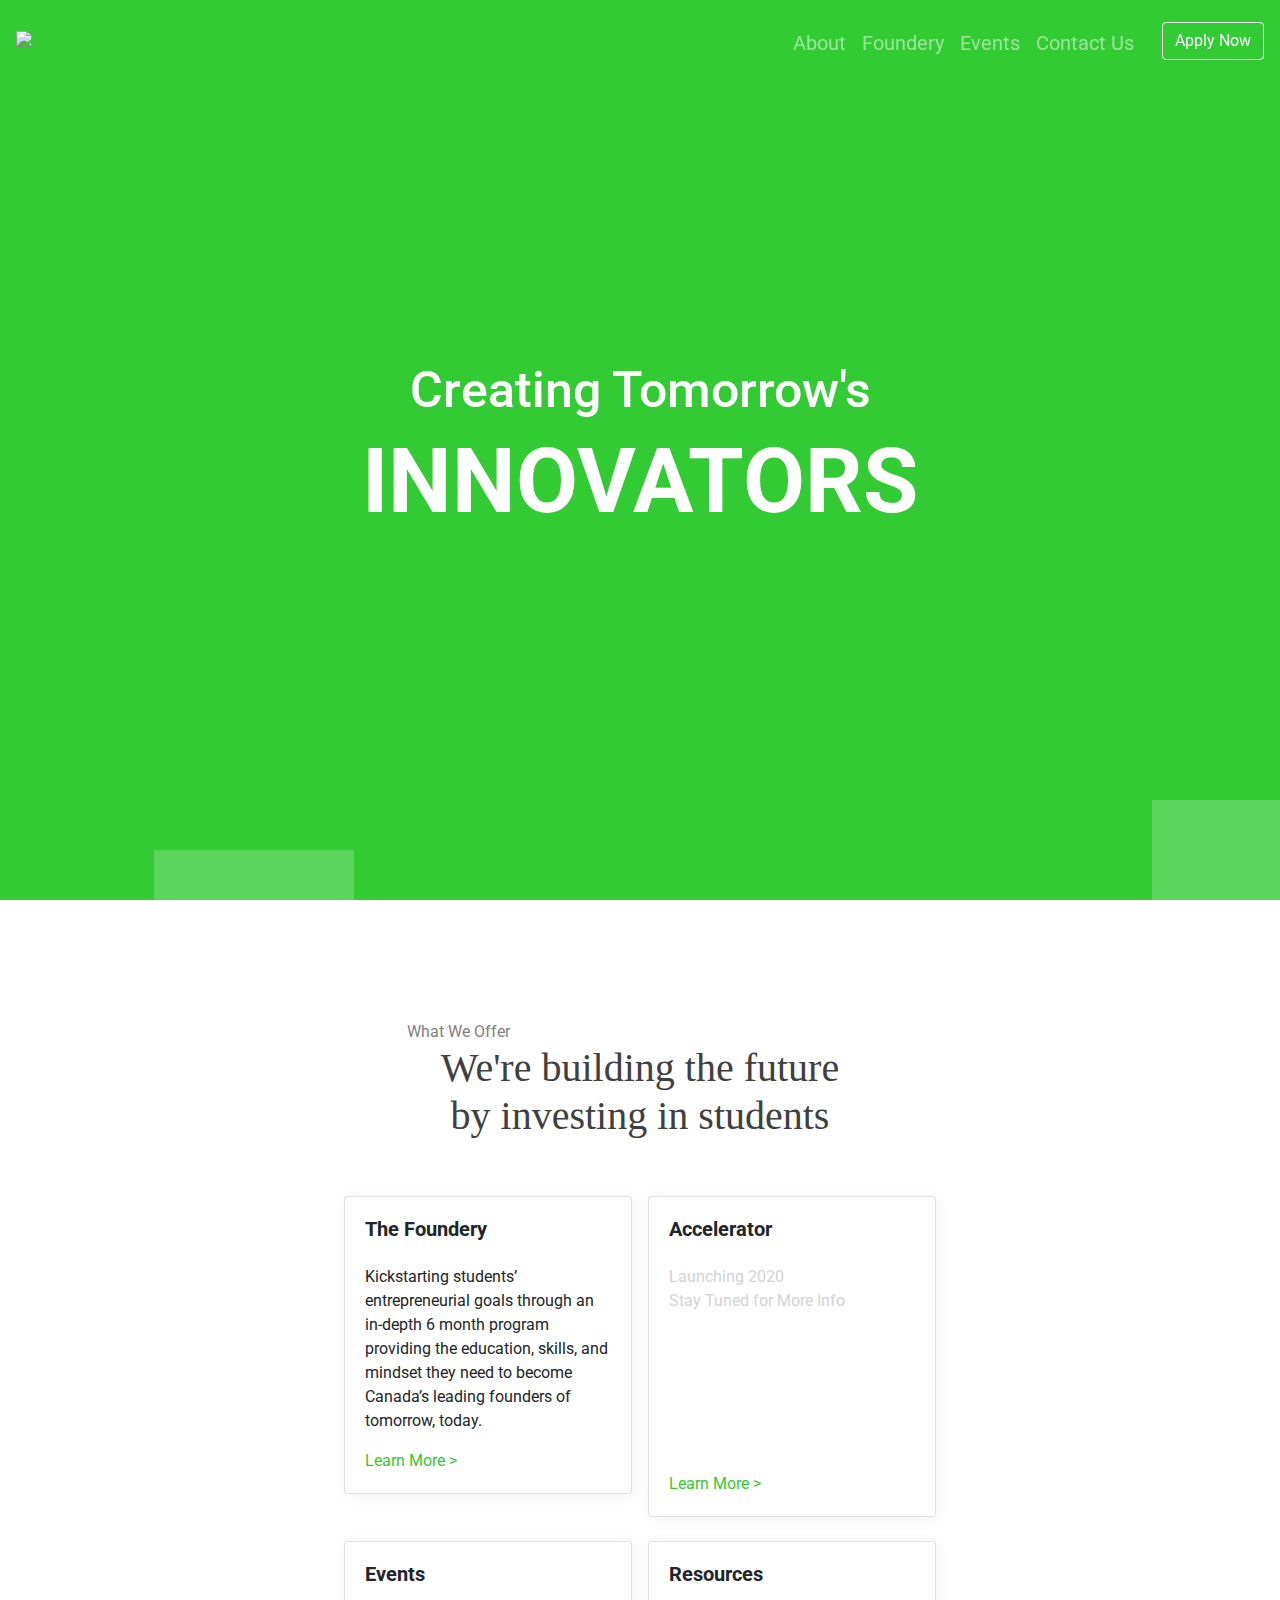
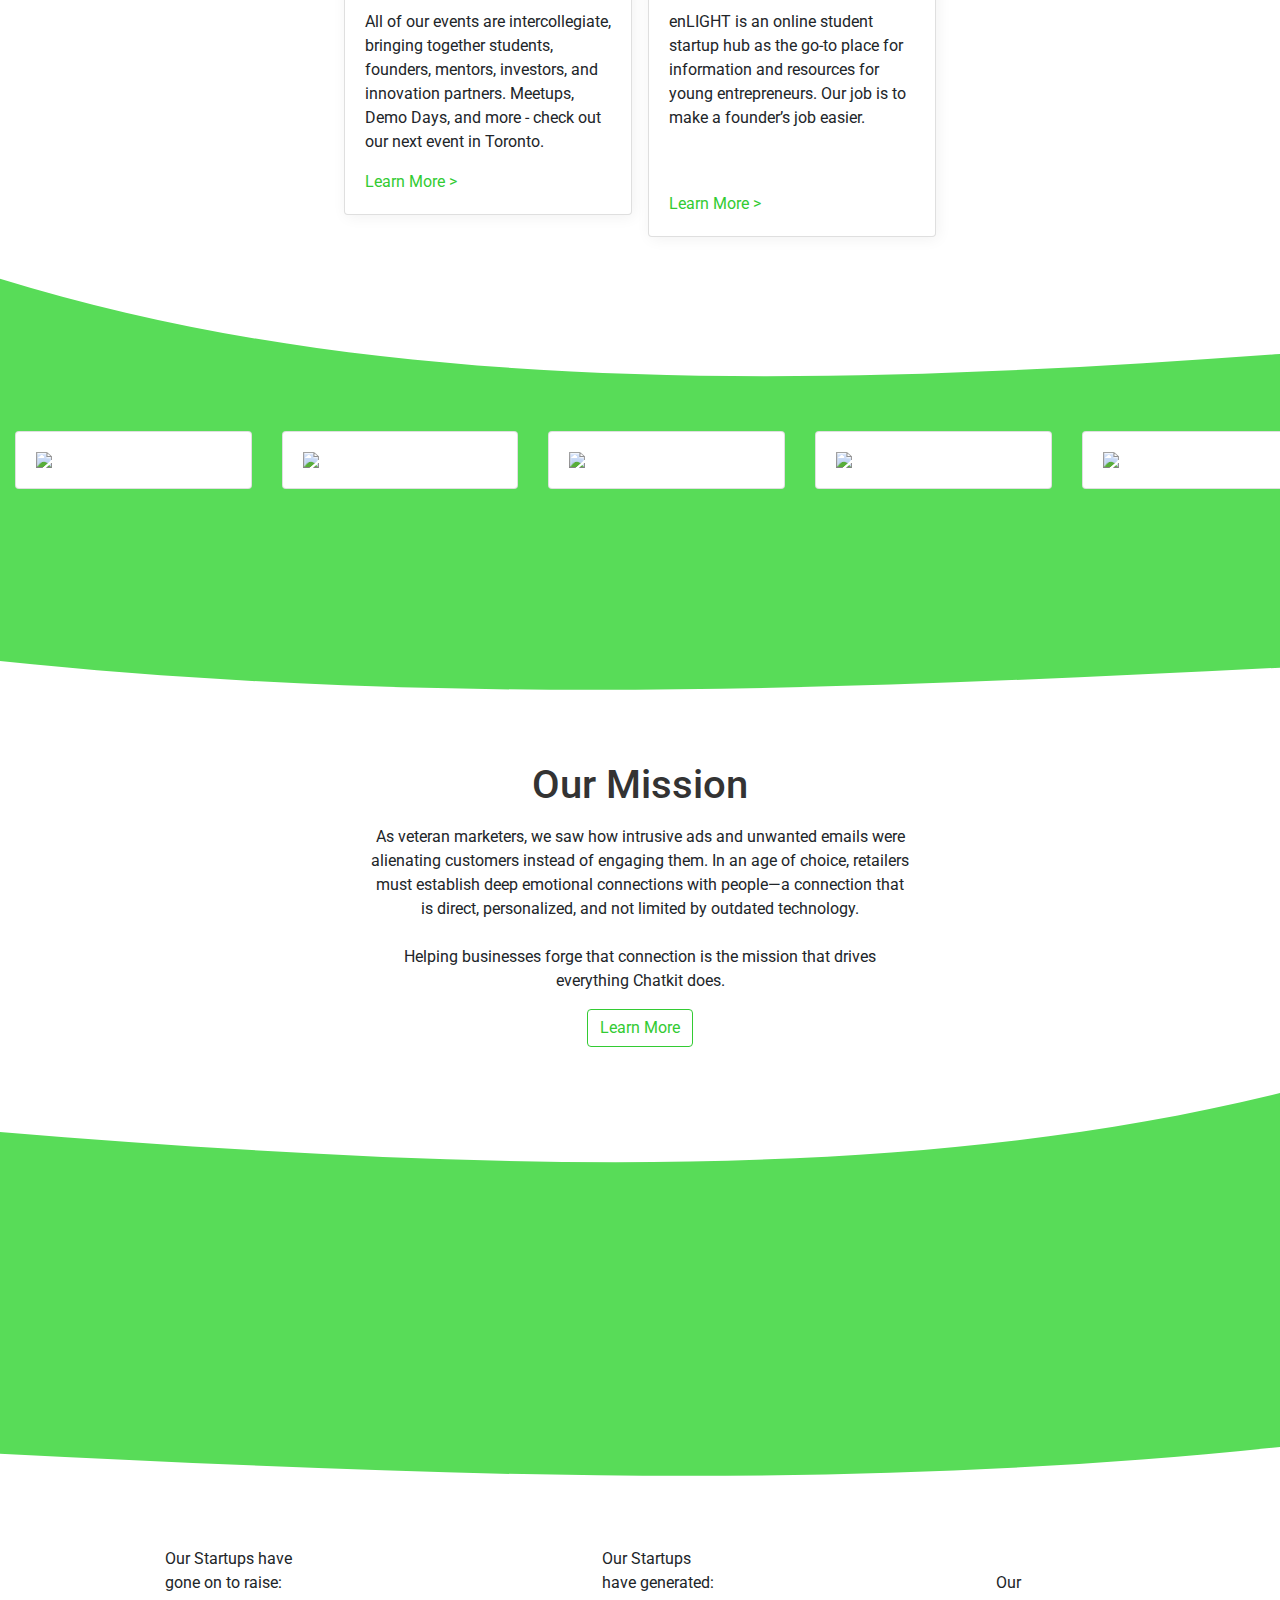
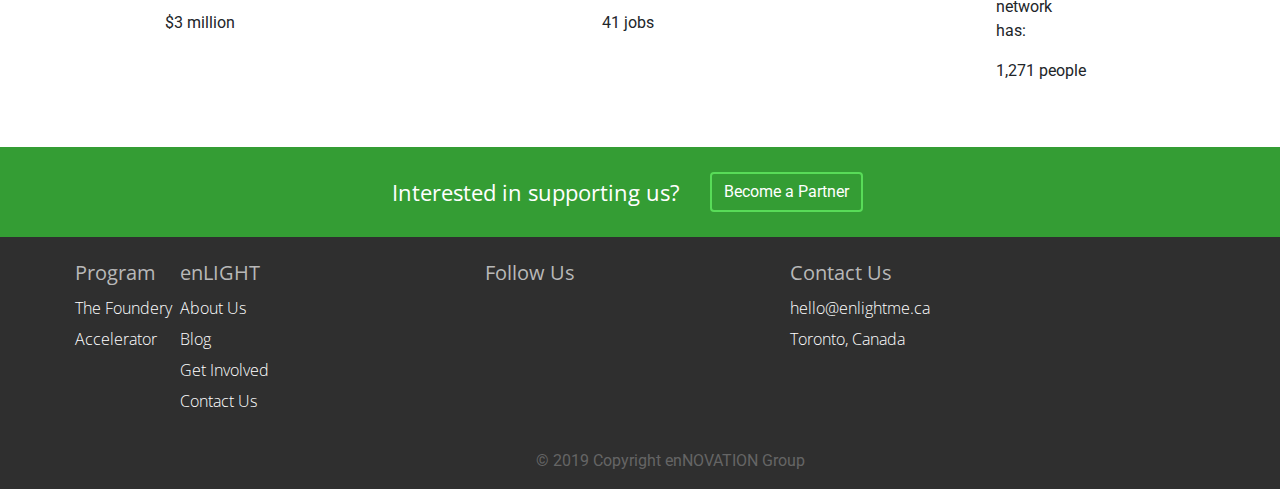
==== index.html @ 35e9887a "Update index.html" ====
<!doctype html>
<html lang="en">
  <head>
    <!-- Required meta tags -->
      <meta charset="UTF-8">
      <meta name="viewport" content="width=device-width, initial-scale=1, shrink-to-fit=no">

      <!-- Bootstrap CSS -->
    <script src="https://ajax.googleapis.com/ajax/libs/jquery/2.1.1/jquery.min.js"></script>
      <link rel="stylesheet" href="https://stackpath.bootstrapcdn.com/bootstrap/4.3.1/css/bootstrap.min.css" integrity="sha384-ggOyR0iXCbMQv3Xipma34MD+dH/1fQ784/j6cY/iJTQUOhcWr7x9JvoRxT2MZw1T" crossorigin="anonymous">
      <link href="https://fonts.googleapis.com/css?family=Roboto:400,700,900&display=swap" rel="stylesheet">
      <link href="https://fonts.googleapis.com/css?family=Open+Sans:300,400,700&display=swap" rel="stylesheet">
      
      <link rel="stylesheet" type="text/css" href="enLIGHT.css">
      <link rel="icon" href="https://enlightme.ca/wp-content/uploads/2019/08/enLIGHTLOGO.png">
      
      <link rel="stylesheet" href="https://use.fontawesome.com/releases/v5.3.1/css/all.css" integrity="sha384-mzrmE5qonljUremFsqc01SB46JvROS7bZs3IO2EmfFsd15uHvIt+Y8vEf7N7fWAU" crossorigin="anonymous">


      <title>enLIGHT</title>
      
      <script>
        var example = ['LEADERS', 'FOUNDERS', 'TRAILBLAZERS', 'VISIONARIES', 'DISRUPTORS', 'ROLE MODELS'];
        textSequence(0);
        function textSequence(i) {
            if (example.length > i) {
                setTimeout(function() {
                    document.getElementById("sequence").innerHTML = example[i];
                    textSequence(++i);
                }, 1000); // 1 second (in milliseconds)
            } else if (example.length == i) { // Loop
                textSequence(0);
            }
        }
      </script>


    </head>
    
    
    <body style="overflow-x: hidden;">
        <nav class="navbar navbar-default navbar-expand-sm fixed-top bg-dark navbar-dark">
            <a class="navbar-brand" href="index.html">
                <img class="logo" src="https://enlightme.ca/wp-content/uploads/2019/08/ani-logo_2.gif" onmouseenter="this.src ='https://enlightme.ca/wp-content/uploads/2019/08/ani-logo_2.gif';" width="200px;">
        
            </a>
            
          <button class="navbar-toggler" type="button" data-toggle="collapse" data-target="#navbarNav" aria-controls="navbarNav" aria-expanded="false" aria-label="Toggle navigation">
              <span class="custom-toggler navbar-toggler-icon">   
              </span>
          </button>
            
          <div class="collapse navbar-collapse" id="navbarNav">
            <ul class="navbar-nav ml-auto">
<!--              <li class="nav-item active">-->
                <li class="nav-item">
                    <a class="nav-link" href="#">About</a>
                </li>
                <li class="nav-item">
                    <a class="nav-link" href="enlitty_2.html">Foundery</a>
                </li>
                <li class="nav-item">
                    <a class="nav-link" href="#">Events</a>
                </li>
                <li class="nav-item">
                    <a class="nav-link" href="#">Contact Us</a>
                </li>
                <li class="nav-item" style="padding-left: 20px; margin-top:2px;">
                    <button type="button" class="btn btn-outline-light">Apply Now</button>
               </li>
            </ul>
          </div>
        </nav>
      
        <div class="context">
           <h1>Creating Tomorrow's</h1>
           <h1 id="sequence" style="font-family: Roboto; font-weight: 700; font-size: 90px;">INNOVATORS</h1>
        </div>      

        <div class="area" >
                    <ul class="circles">
                            <li></li>
                            <li></li>
                            <li></li>
                            <li></li>
                            <li></li>
                            <li></li>
                            <li></li>
                            <li></li>
                            <li></li>
                            <li></li>
                            <li></li>
                            <li></li>
                            <li></li>
                            <li></li>
                            <li></li>
                            <li></li>
                    </ul>
        </div >
      

      

      <div class="container-fluid mb-5 whatWeOffer">
          <div class="row">
              <div class="miniTitle d-flex justify-content-center col-12">
                  <p class="subTitle">What We Offer</p>
              </div>
          </div>
          <div class="row">
              <div class="whatWeDo mb-0 d-flex justify-content-center col-12">
                  <h1 class="firstTitle" style="text-align: center">We're building the future <br> by investing in students</h1>
              </div>
          </div>
      </div>

        <div class="container-fluid d-flex justify-content-center">
            <div class="offeringCards">
            <div class="row">
                <div class="mb-4 col-12 col-md-6 ml-5 ml-md-0 px-5 px-md-2">
                    <div class="card offerCards" style="width: 18rem;">
                      <div class="card-body">
                        <h5 class="card-title mb-4"><strong>The Foundery</strong></h5>
                        <p class="card-text">Kickstarting students’ entrepreneurial goals through an in-depth 6 month program providing the education, skills, and mindset they need to become Canada’s leading founders of tomorrow, today. </p>
                        <a href="enlitty_2.html" class="card-link cardLinks">Learn More ></a>
                      </div>
                    </div>
            </div>
                
            <div class="mb-4 col-12 col-md-6 ml-5 ml-md-0 px-5 px-md-2">
                <div class="card offerCards" style="width: 18rem;">
                  <div class="card-body">
                    <h5 class="card-title mb-4"><strong>Accelerator</strong></h5>
                    <p class="card-text acceleratorText"> Launching 2020 <br> Stay Tuned for More Info</p>
                    <a href="#" class="card-link cardLinks">Learn More ></a>
                  </div>
                </div>
            </div>
            </div>
            
            <div class="row">
                <div class="mb-4 col-12 col-md-6 ml-5 ml-md-0 px-5 px-md-2">
                    <div class="card offerCards" style="width: 18rem;">
                      <div class="card-body">
                        <h5 class="card-title mb-4"><strong>Events</strong></h5>
                        <p class="card-text">All of our events are intercollegiate, bringing together students, founders, mentors, investors, and innovation partners. Meetups, Demo Days, and more - check out our next event in Toronto. </p>
                        <a href="#" class="card-link cardLinks">Learn More ></a>
                      </div>
                    </div>
                </div>

                <div class="mb-4 col-12 col-md-6 ml-5 ml-md-0 px-5 px-md-2">
                    <div class="card offerCards" style="width: 18rem;">
                      <div class="card-body">
                        <h5 class="card-title mb-4"><strong>Resources</strong></h5>
                        <p class="card-text resourcesText">enLIGHT is an online student startup hub as the go-to place for information and resources for young entrepreneurs. Our job is to make a founder’s job easier.</p>
                        <a href="#" class="card-link cardLinks">Learn More ></a>
                      </div>
                    </div>
                </div>

            </div>
      </div>
      </div>
        
      <div class="carousel-logooo d-none d-md-block">
    <div class="contexual">
        
<div class="logozz d-flex justify-content-start">
<div class="container text-center logo-carousel">
    <div class="row" style="width: 800px;">
        <div id="recipeCarousel" class="carousel slide w-100" data-ride="carousel">
            <div class="carousel-inner w-100" role="listbox">
                <div class="carousel-item active">
                    <div class="col-md-2">
                        <div class="card card-body">
                            <img class="img-fluid" src="https://www.jobs.ie/job-talk/wp-content/uploads/PayPal-Header--720x480.jpg">
                        </div>
                    </div>
                </div>
                <div class="carousel-item">
                    <div class="col-md-2">
                        <div class="card card-body">
                        <img class="img-fluid" src="https://enlightme.ca/wp-content/uploads/2019/08/via.png">
                        </div>
                    </div>
                </div>
                <div class="carousel-item">
                    <div class="col-md-2">
                        <div class="card card-body">
                        <img class="img-fluid" src="https://enlightme.ca/wp-content/uploads/2019/08/intellex.png">
                        </div>
                    </div>
                </div>
                <div class="carousel-item">
                    <div class="col-md-2">
                        <div class="card card-body">
                        <img class="img-fluid" src="https://enlightme.ca/wp-content/uploads/2019/08/loyaltyone.png">
                        </div>
                    </div>
                </div>
                <div class="carousel-item">
                    <div class="col-md-2">
                        <div class="card card-body">
                        <img class="img-fluid" src="https://enlightme.ca/wp-content/uploads/2019/08/capital_one.png">
                        </div>
                    </div>
                </div>
                <div class="carousel-item">
                    <div class="col-md-2">
                        <div class="card card-body">
                        <img class="img-fluid" src="https://enlightme.ca/wp-content/uploads/2019/08/MARS.png">
                        </div>
                    </div>
                </div>
                
                <div class="carousel-item">
                    <div class="col-md-2">
                        <div class="card card-body">
                        <img class="img-fluid" src="https://enlightme.ca/wp-content/uploads/2019/08/Brainstation.png">
                        </div>
                    </div>
                </div>
                
                
                <div class="carousel-item">
                    <div class="col-md-2">
                        <div class="card card-body">
                        <img class="img-fluid" src="https://enlightme.ca/wp-content/uploads/2019/08/Wealthsimple.png">
                        </div>
                    </div>
                </div>
                
                <div class="carousel-item">
                    <div class="col-md-2">
                        <div class="card card-body">
                        <img class="img-fluid" src="https://enlightme.ca/wp-content/uploads/2019/08/google.png">
                        </div>
                    </div>
                </div>
                
                <div class="carousel-item">
                    <div class="col-md-2">
                        <div class="card card-body">
                        <img class="img-fluid" src="https://enlightme.ca/wp-content/uploads/2019/08/airbnb.png">
                        </div>
                    </div>
                </div>
                
                <div class="carousel-item">
                    <div class="col-md-2">
                        <div class="card card-body">
                        <img class="img-fluid" src="https://enlightme.ca/wp-content/uploads/2019/08/shopify.png">
                        </div>
                    </div>
                </div>
                
                <div class="carousel-item">
                    <div class="col-md-2">
                        <div class="card card-body">
                        <img class="img-fluid" src="https://enlightme.ca/wp-content/uploads/2019/08/500px.png">
                        </div>
                    </div>
                </div>
                
            </div>
        </div>
    </div>
</div>

    </div>            

    </div>
    <div class="svgzzz" style="max-width: 100%; overflow: hidden;">
<div style="height: 350px; width: 270%; overflow: hidden;" ><svg viewBox="0 0 500 150" preserveAspectRatio="none" style="height: 100%; width: 100%;"><path d="M-11.00,-3.45 C128.38,147.53 334.36,-86.34 502.54,38.97 L500.00,150.00 L0.00,150.00 Z" style="stroke: none; fill: #58dc58;"></path></svg></div>
<div style="height: 150px; width: 250%; overflow: hidden;" ><svg viewBox="0 0 500 150" preserveAspectRatio="none" style="height: 100%; width: 100%;"><path d="M0.00,49.98 C149.99,150.00 271.49,-49.98 500.00,49.98 L500.00,0.00 L0.00,0.00 Z" style="stroke: none; fill: #58dc58;"></path></svg></div>     
    </div>
        </div>
       
        <div class="container">
            <div class="row">
                <div class="col-12 mb-2 d-flex justify-content-center missionTitle">
                    <h1>Our Mission</h1>
                </div>
            </div>
                <div class="row d-flex justify-content-center" style="text-align: center; ">
                    <div class="col-10 col-md-6" >
                    <p>As veteran marketers, we saw how intrusive ads and unwanted emails were alienating customers instead of engaging them. In an age of choice, retailers must establish deep emotional connections with people—a connection that is direct, personalized, and not limited by outdated technology.<br><br> Helping businesses forge that connection is the mission that drives everything Chatkit does.</p>
                    </div>

            </div>
                    
                <div class="row d-flex justify-content-center">
                         <button type="button" class="btn btn-outline-success">Learn More</button>
                </div>

        </div>
 

<div class="statistics">
            <div class="svgzzzz d-none d-md-block" style="max-width: 100%; overflow: hidden;">
                <div style="height: 350px; width: 270%; overflow: hidden;" ><svg viewBox="0 0 500 150" preserveAspectRatio="none" style="height: 100%; width: 100%;"><path transform="scale(-1, 1) translate(-200, 0)" d="M-11.00,-3.45 C128.38,147.53 334.36,-86.34 502.54,38.97 L500.00,150.00 L0.00,150.00 Z" style="stroke: none; fill: #58dc58;"></path></svg></div>
                <div style="height: 150px; width: 250%; overflow: hidden;" ><svg viewBox="0 0 500 150" preserveAspectRatio="none" style="height: 100%; width: 100%;"><path transform="scale(-1, 1) translate(-200, 0)" d="M0.00,49.98 C149.99,150.00 271.49,-49.98 500.00,49.98 L500.00,0.00 L0.00,0.00 Z" style="stroke: none; fill: #58dc58;"></path></svg></div> 
            </div>
      <div class="d-flex">
      <div class="container counter">
          <div class="row d-flex justify-content-around">
              <div class="col-3.5 statPart">
                  <div class="row align-self-start">
                      <div class="col-8 statIntro">
                          <p>Our Startups have gone on to raise:</p>
                      </div>
                  </div>
                  
                  <div class="row align-self-end">
                      <div class="col-12 statNum">
                          <p class="statCount">$<span class="count">7.4</span> <span class="metric">million</span></p>
                      </div>
                  </div>
              </div>
              
              <div class="col-3.5 statPart">
                  <div class="row">
                      <div class="col-8 statIntro">
                          <p>Our Startups have generated: </p>
                      </div>
                  </div>
                  
                  <div class="row align-self-end">
                      <div class="col-12 statNum">
                           <p class="statCount"><span class="count3" >116</span><span class="metric"> jobs</span></p>
                      </div>
                  </div>
              </div>
              
              <div class="col-3.5 statPart">
                  <div class="row">
                      <div class="col-8 statIntro">
                          <p><span style="opacity: 0;">.</span><br>Our network has:</p>
                      </div>
                  </div>
                  
                  <div class="row">
                      <div class="col-12 statNum">
                           <p class="statCount"><span class="count2" >1752</span><span class="metric">  people</span></p>
                      </div>
                  </div>
              </div>
          </div>


      </div>
      </div>
</div>

        <div class=" partnerCTA mt-5 d-flex align-items-center">
            <div class="row d-flex justify-content-center" style="width: 1597px;">
                <div class="col-3 mb-0 d-flex align-self-center justify-content-end">
                    <p id="partnershipAsk"> Interested in supporting us? </p>
                </div>
            
                <div class="col-2">
                    <button type="button" class="btn btn-outline-danger">Become a Partner</button>
                </div>
            </div>
        </div>
        
<!-- Footer -->
<footer class="page-footer font-small blue pt-4 mt-0">

  <!-- Footer Links -->
  <div class="container-fluid text-center text-md-left">

    <!-- Grid row -->
    <div class="row">

      <!-- Grid column -->
      <div class="col-md-3">

        <!-- Content -->
          <div class="row">
              <div class="col-2">
                  <h5 class="text-uppercase">Program</h5>
              </div>
          </div>
          <div class="row">
              <div class="col-7">
                  <ul class="list-unstyled">
                      <li>
                          <a class="footLinks" href="#!">The Foundery</a>
                      </li>
                      
                      <li>
                          <a class="footLinks" href="#!">Accelerator</a>
                      </li>
                  </ul>
              </div>
          </div>
      </div>
        
      <div class="col-md-3 enLIGHTFooter">

        <!-- Content -->
          <div class="row">
              <div class="col-12">
                  <h5 class="text-uppercase">enLIGHT</h5>
              </div>
          </div>
          <div class="row">
              <div class="col-7">
                  <ul class="list-unstyled">
                      <li>
                          <a class="footLinks" href="#!">About Us</a>
                      </li>
                      
                      <li>
                          <a class="footLinks" href="#!">Blog</a>
                      </li>
                      
                      <li>
                          <a class="footLinks" href="#!">Get Involved</a>
                      </li>
                      
                      <li>
                          <a class="footLinks" href="#!">Contact Us</a>
                      </li>
                  </ul>
              </div>
          </div>
      </div>
        
    <div class="col-3">
        <h5 class="text-uppercase">Follow Us</h5>
        <div id="socialLinks">
        <ul class="list-unstyled" id="socialLinks">
            <li>
                <a href="https://www.facebook.com/enLIGHTCanada/" target="_blank"><i class="fab fa-facebook-f fa-2x"></i></a>
            </li>
            
            <li>
                <a href="https://www.linkedin.com/company/enlight-canada/" target="_blank"><i class="fab fa-linkedin-in fa-2x"></i></a>
            </li>
            
            <li>
                <a href="https://www.instagram.com/enlightcanada/" target="_blank"><i class="fab fa-instagram fa-2x"></i></a>
            </li>
        </ul>
        </div>
        </div>
        
    <div class="col-3">
        <h5 class="text-uppercase">Contact Us</h5>
        <ul class="list-unstyled">
            <li>
                <a class="footLinks" href="#"><i class="far fa-envelope"></i> hello@enlightme.ca</a>
            </li>
            
            <li>
                <a class="footLinks" href="#"><i class="fas fa-map-marker-alt"></i> Toronto, Canada</a>
            </li>

        </ul>
        </div>
        
      <!-- Grid column -->

      <hr class="clearfix w-100 d-md-none pb-3">

      <!-- Grid column -->

    </div>
    <!-- Grid row -->

  </div>
  <!-- Footer Links -->

  <!-- Copyright -->
  <div class="footer-copyright text-center py-3">© 2019 Copyright enNOVATION Group
  </div>
  <!-- Copyright -->

</footer>
<!-- Footer -->
        

   <!-- Optional JavaScript -->
      
<script>
    $('.count').each(function () {
        $(this).prop('Counter',0).animate({
            Counter: $(this).text()
        }, {
            duration: 2000,
            easing: 'swing',
            step: function (now) {
                $(this).text(commaSeparateNumber(Math.round( now * 10 ) / 10));
            }
        });
    });
        
        </script>
        
    <script>
    $('.count2').each(function () {
        $(this).prop('Counter',1000).animate({
            Counter: $(this).text()
        }, {
            duration: 2000,
            easing: 'swing',
            step: function (now) {
                $(this).text(commaSeparateNumber(Math.floor(now)));
            }
        });
    });
        
   function commaSeparateNumber(val) {
      while (/(\d+)(\d{3})/.test(val.toString())) {
        val = val.toString().replace(/(\d+)(\d{3})/, '$1' + ',' + '$2');
      }
      return val;
    } 
    </script>
        
    <script>
    $('.count3').each(function () {
        $(this).prop('Counter',0).animate({
            Counter: $(this).text()
        }, {
            duration: 2000,
            easing: 'swing',
            step: function (now) {
                $(this).text(commaSeparateNumber(Math.floor(now)));
            }
        });
    });
        
   function commaSeparateNumber(val) {
      while (/(\d+)(\d{3})/.test(val.toString())) {
        val = val.toString().replace(/(\d+)(\d{3})/, '$1' + ',' + '$2');
      }
      return val;
    } 
    </script>
    <!-- jQuery first, then Popper.js, then Bootstrap JS -->
        

        
    <script src="https://code.jquery.com/jquery-3.3.1.slim.min.js" integrity="sha384-q8i/X+965DzO0rT7abK41JStQIAqVgRVzpbzo5smXKp4YfRvH+8abtTE1Pi6jizo" crossorigin="anonymous"></script>
    <script src="https://cdnjs.cloudflare.com/ajax/libs/popper.js/1.14.7/umd/popper.min.js" integrity="sha384-UO2eT0CpHqdSJQ6hJty5KVphtPhzWj9WO1clHTMGa3JDZwrnQq4sF86dIHNDz0W1" crossorigin="anonymous"></script>
    <script src="https://stackpath.bootstrapcdn.com/bootstrap/4.3.1/js/bootstrap.min.js" integrity="sha384-JjSmVgyd0p3pXB1rRibZUAYoIIy6OrQ6VrjIEaFf/nJGzIxFDsf4x0xIM+B07jRM" crossorigin="anonymous"></script>

        <script>
         $(window).scroll(function(){
         $('nav').toggleClass('scrolled', $(this).scrollTop() > 600);
         });

        </script>
        
        <script>
            $(window).scroll(function(){
                $('.logo').css({width: $(this).scrollTop() > 600? "150px":"200px"});
            });
        </script>
        
        <script>
        $('#recipeCarousel').carousel({
  interval: 1000
})

$('.carousel .carousel-item').each(function(){
    var minPerSlide = 6;
    var next = $(this).next();
    if (!next.length) {
    next = $(this).siblings(':first');
    }
    next.children(':first-child').clone().appendTo($(this));
    
    for (var i=0;i<minPerSlide;i++) {
        next=next.next();
        if (!next.length) {
        	next = $(this).siblings(':first');
      	}
        
        next.children(':first-child').clone().appendTo($(this));
      }
});

        </script>
        
  </body>
</html>
---- enLIGHT.css ----
.footer-copyright{
    color: #656565;
}

.list-unstyled{
    line-height: 30px;
}

#socialLinks a:hover{
    color: #2da22d;
}


#socialLinks a{
    color: white;
}

#socialLinks ul li{
    display: inline;
    list-style-type: none;
    padding: 10px;
    color: white;
}

.btn-outline-danger:hover{
    color: white;
    border-color: #58dc58;
    background-color: #58dc58;
}

.btn-outline-danger{
    color: white;
    border: 2px solid #58dc58;
}

#partnershipAsk{
    margin: 0;
    font-family: 'Open Sans';
    font-size: 22px;
}

.partnerCTA{
    background-color: #349d34;
    color: white;
    height: 90px;
}

.enLIGHTFooter{
    margin-left: -200px ;
}

.footer_text{
    color: white;
    font-family: 'Open Sans';
    font-weight: 200;
    font-size: 16px;
}

.text-uppercase{
    font-family: 'Open Sans';
    font-weight: 400;
    color: #b8b8b8;
    text-transform: none !important;
}

footer{
    margin-top: 50px;
    background-color: #2f2f2f !important;
    padding-left: 60px;
}

.contexual{
    position: absolute;
    padding-top: 20px
}

.svgzzz{
}

.carousel-logooo{

}


@media (min-width: 1200px){
.container .logo-carousel {
    max-width: 2000px !important;
}
}

.w-100 {
    width: 200% !important;
}

.logo-carousel{
    padding-top: 150px;
}


@media (max-width: 768px) {
    .carousel-inner .carousel-item > div {
        display: none;
    }
    .carousel-inner .carousel-item > div:first-child {
        display: block;
    }
}

.carousel-inner .carousel-item.active,
.carousel-inner .carousel-item-next,
.carousel-inner .carousel-item-prev {
    display: flex;
}

/* display 3 */
@media (min-width: 768px) {
    
    .carousel-inner .carousel-item-right.active,
    .carousel-inner .carousel-item-next {
      transform: translateX(16.667%);
    }
    
    .carousel-inner .carousel-item-left.active, 
    .carousel-inner .carousel-item-prev {
      transform: translateX(-16.667%);
    }
}

.carousel-inner .carousel-item-right,
.carousel-inner .carousel-item-left{ 
  transform: translateX(0);
}



.btn-outline-success{
    border-color: #33cb33 !important;
    color: #33cb33;
}


.btn-outline-success:hover{
    background-color: #33cb33;
}

.missionTitle{
    color: #333333;
}

a:hover{
    color: #2da22d;
    text-decoration: none;
}

.footLinks{
    color: white;
    font-family: 'Open Sans';
    font-weight: 300;
    text-decoration: none;
}

.logo{
    width: 200px;
}

.bg-dark{
    background: transparent !important;
}

.bg-dark.scrolled{
    background: #33cb33 !important; 
}

.navbar-toggler{
    background-color: #33cb33;
}

.nav-item{
    text-align: right;
}

.offerCards{
    box-shadow: 2px 2px 15px #f1f1f1;
}

.acceleratorText{
    padding-bottom: 143px;
    color: lightgrey;
}

.resourcesText{
    padding-bottom: 46px;
}


.offerCards:hover{
    border: 1.5px solid #33cb33;
}

.cardLinks{
    color: #33cb33;
}

.whatWeOffer{
    margin-top: 70px;
}

.subTitle{
    margin-top: 50px;
    margin-bottom: 0px;
    margin-right: 29%;
}

.miniTitle{
    color: grey;
    font-family: Roboto;
    font-size: 16px;
    font-weight: 400;
    margin-top: 0px;
}

.firstContent{
    color: #ababab;
}

.firstTitle{
    font-family: Avenir-Black;
    color: #404040
}


.btn-outline-light:hover{
    background-color: #14ae14;
    color: white;
    border: none;
}


.navbar-nav{
    margin-top: 12px;
}

.nav-link{
    font-size: 20px;
}


.nav-link:hover{
    transition: all 0.3s;
    color: white !important;

}

.context {
    width: 100%;
    position: absolute;
    top:40vh;
    
}

.context h1{
    text-align: center;
    color: #fff;
    font-size: 50px;
}

.area{
    background: #33cb33;  
    background: -webkit-linear-gradient(to left, #8f94fb, #4e54c8);  
    width: 100%;
    height:100vh;  
   
}

.circles{
    position: relative;
    top: 0;
    left: 0;
    width: 100%;
    height: 100%;
    overflow: hidden;
}

.circles li{
    position: absolute;
    display: block;
    list-style: none;
    width: 20px;
    height: 20px;
    background: rgba(255, 255, 255, 0.2);
    animation: animate 25s linear infinite;
    bottom: -150px;
    
}

.circles li:nth-child(1){
    left: 25%;
    width: 80px;
    height: 80px;
    animation-delay: 0s;
}


.circles li:nth-child(2){
    left: 10%;
    width: 20px;
    height: 20px;
    animation-delay: 8s;
    animation-duration: 15s;
}

.circles li:nth-child(3){
    left: 70%;
    width: 20px;
    height: 20px;
    animation-delay: 4s;
}

.circles li:nth-child(4){
    left: 40%;
    width: 60px;
    height: 60px;
    animation-delay: 0s;
    animation-duration: 18s;
}

.circles li:nth-child(5){
    left: 65%;
    width: 20px;
    height: 20px;
    animation-delay: 1s;
}

.circles li:nth-child(6){
    left: 75%;
    width: 110px;
    height: 110px;
    animation-delay: 3s;
}

.circles li:nth-child(7){
    left: 70%;
    width: 150px;
    height: 150px;
    animation-delay: 7s;
}

.circles li:nth-child(8){
    left: 50%;
    width: 25px;
    height: 25px;
    animation-delay: 15s;
    animation-duration: 45s;
}

.circles li:nth-child(9){
    left: 20%;
    width: 15px;
    height: 15px;
    animation-delay: 2s;
    animation-duration: 35s;
}

.circles li:nth-child(10){
    left: 35%;
    width: 150px;
    height: 150px;
    animation-delay: 0s;
    animation-duration: 20s;
}


.circles li:nth-child(12){
    left: 90%;
    width: 250px;
    height: 250px;
    animation-delay: 0s;
    animation-duration: 23s;
}

.circles li:nth-child(13){
    left: 12%;
    width: 200px;
    height: 200px;
    animation-delay: 2s;
    animation-duration: 25s;
}

.circles li:nth-child(14){
    left: 3%;
    width: 100px;
    height: 100px;
    animation-delay: 6s;
    animation-duration: 30s;
}

@keyframes animate {

    0%{
        transform: translateY(0) rotate(0deg);
        opacity: 1;
        border-radius: 0;
    }

    100%{
        transform: translateY(-1000px) rotate(720deg);
        opacity: 0;
        border-radius: 50%;
    }

}
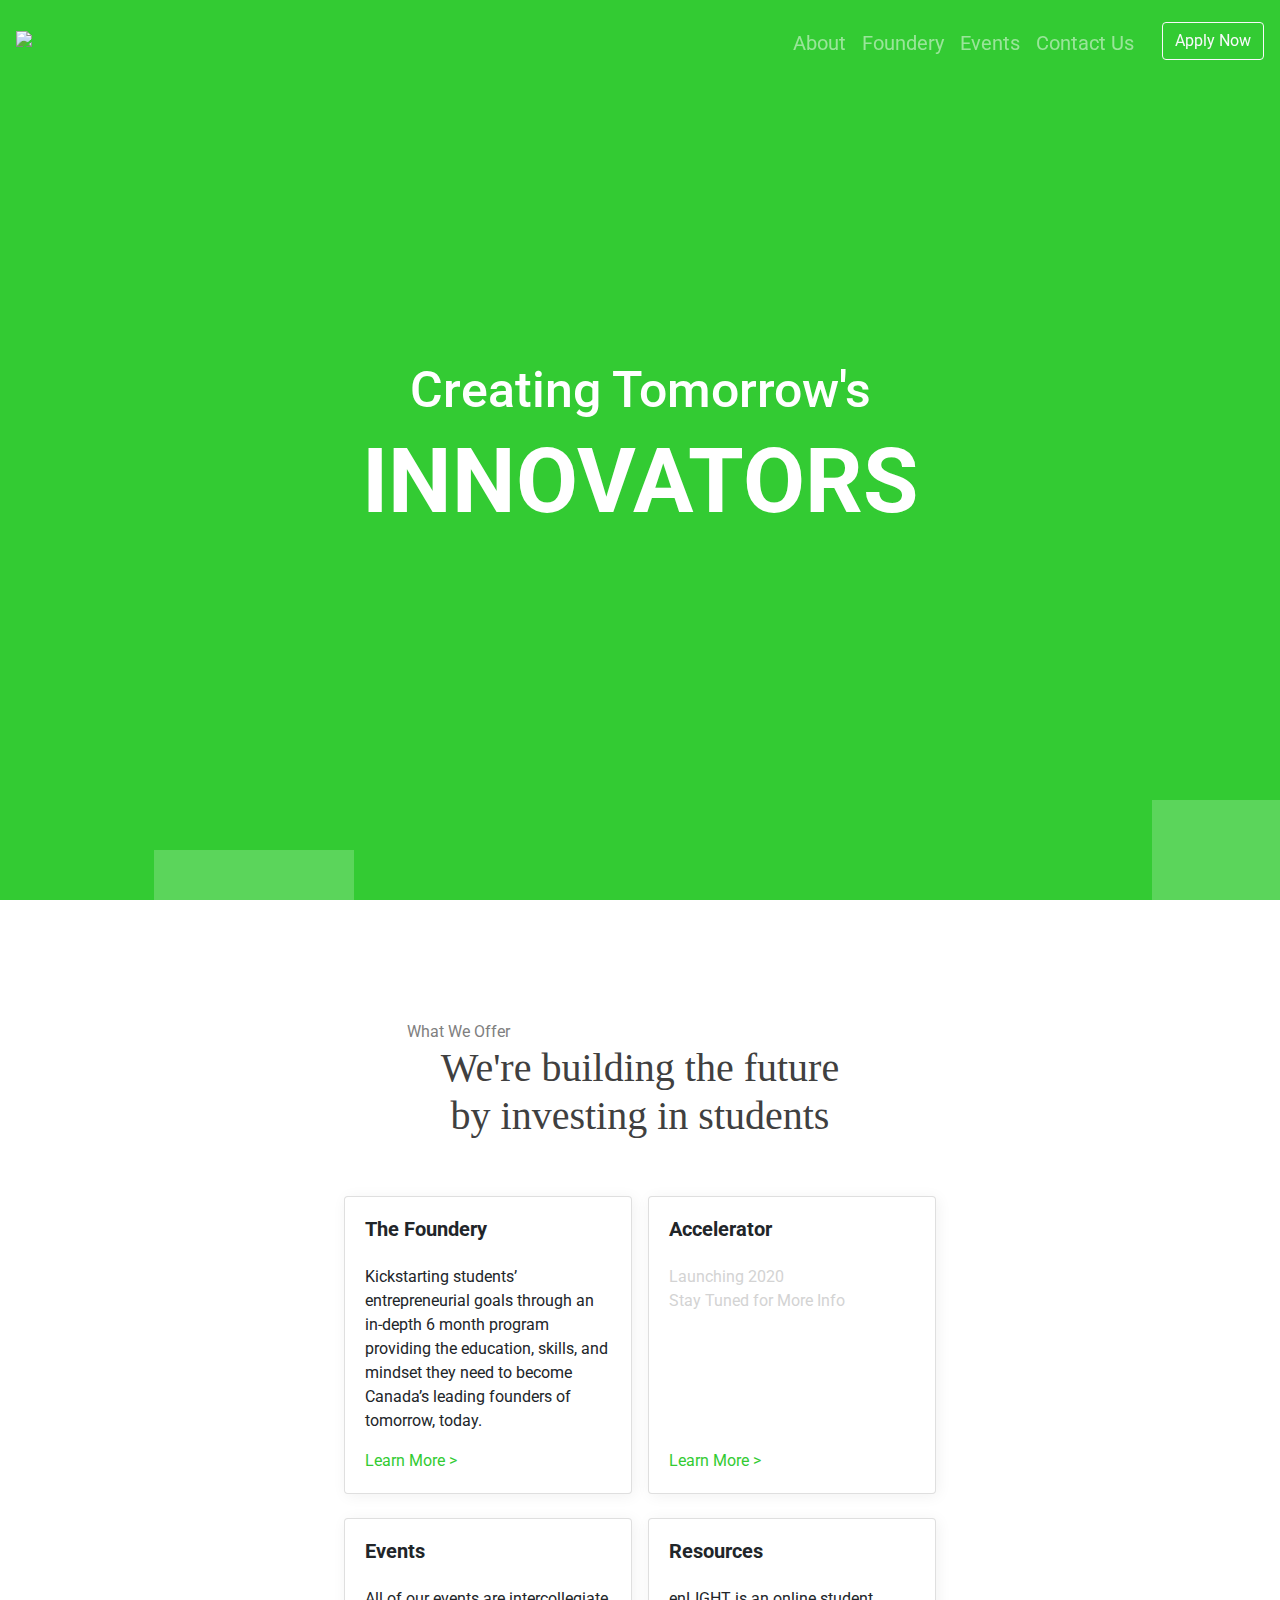
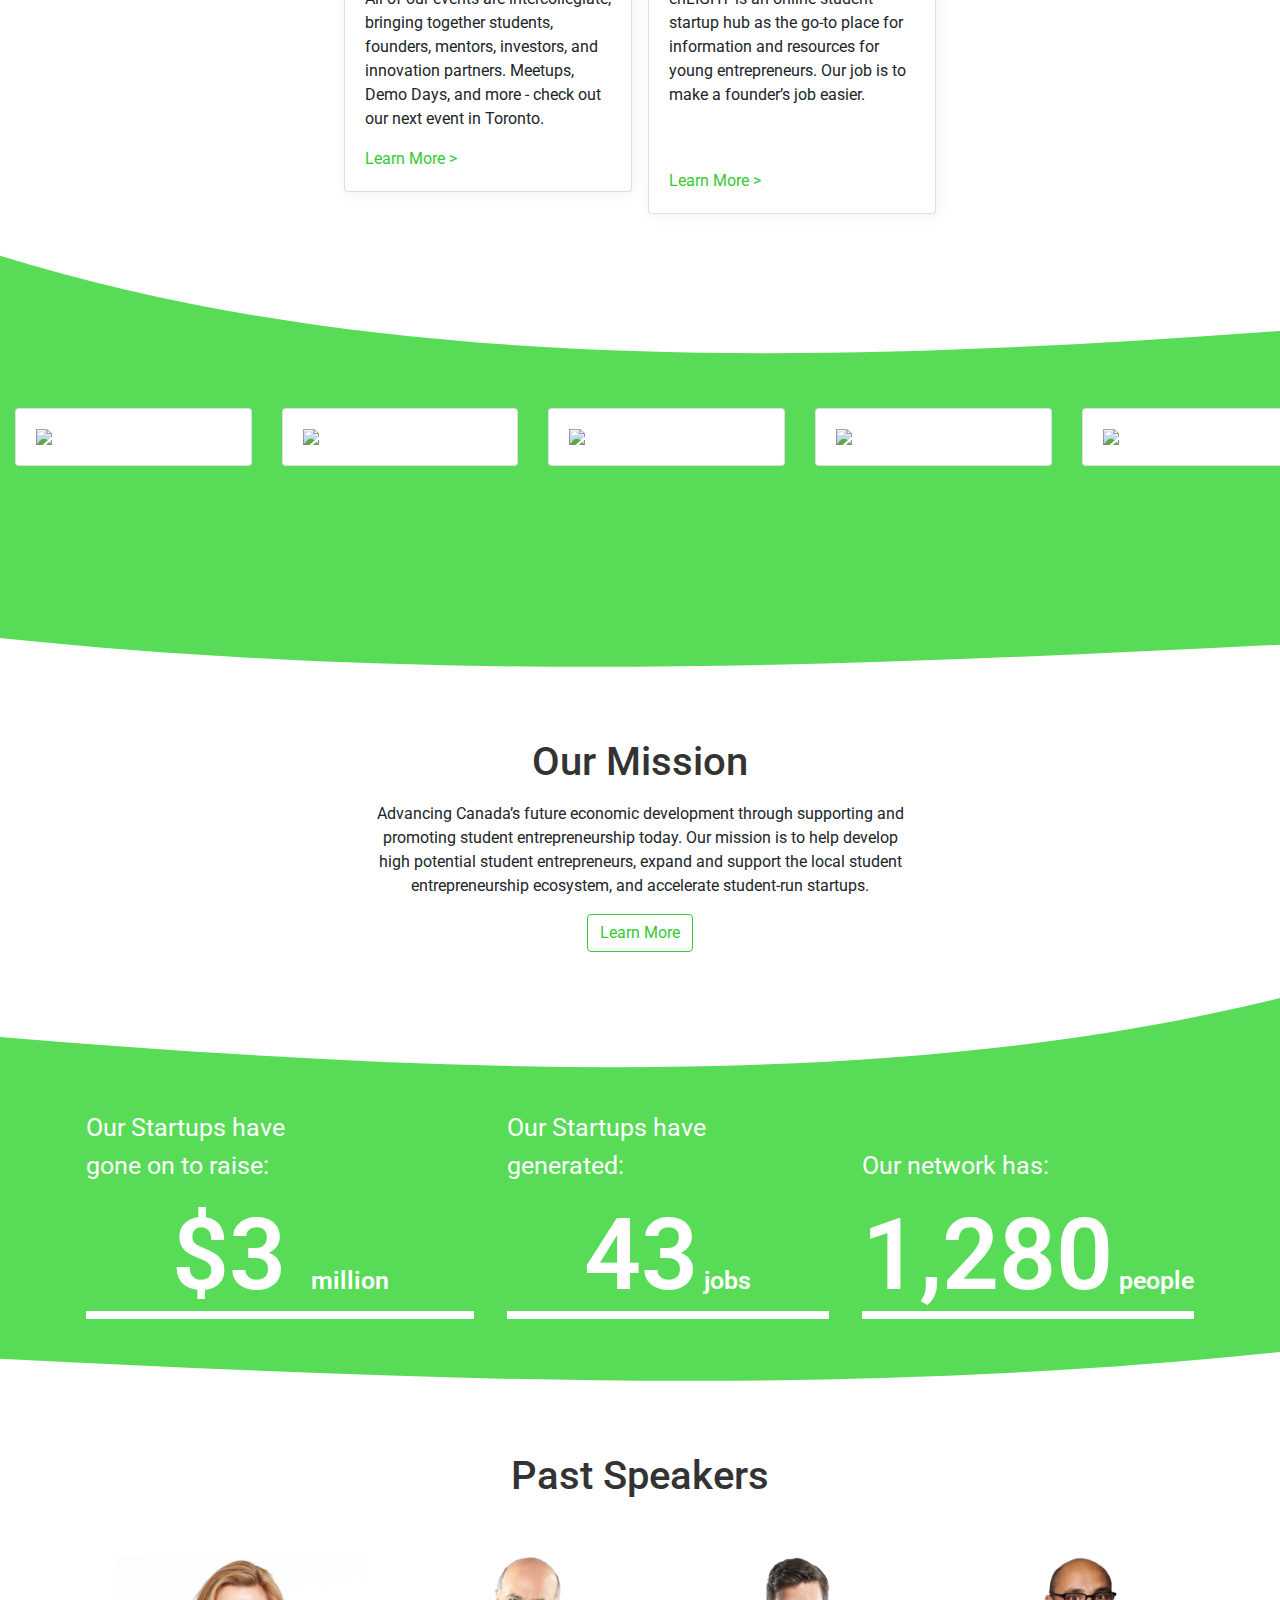
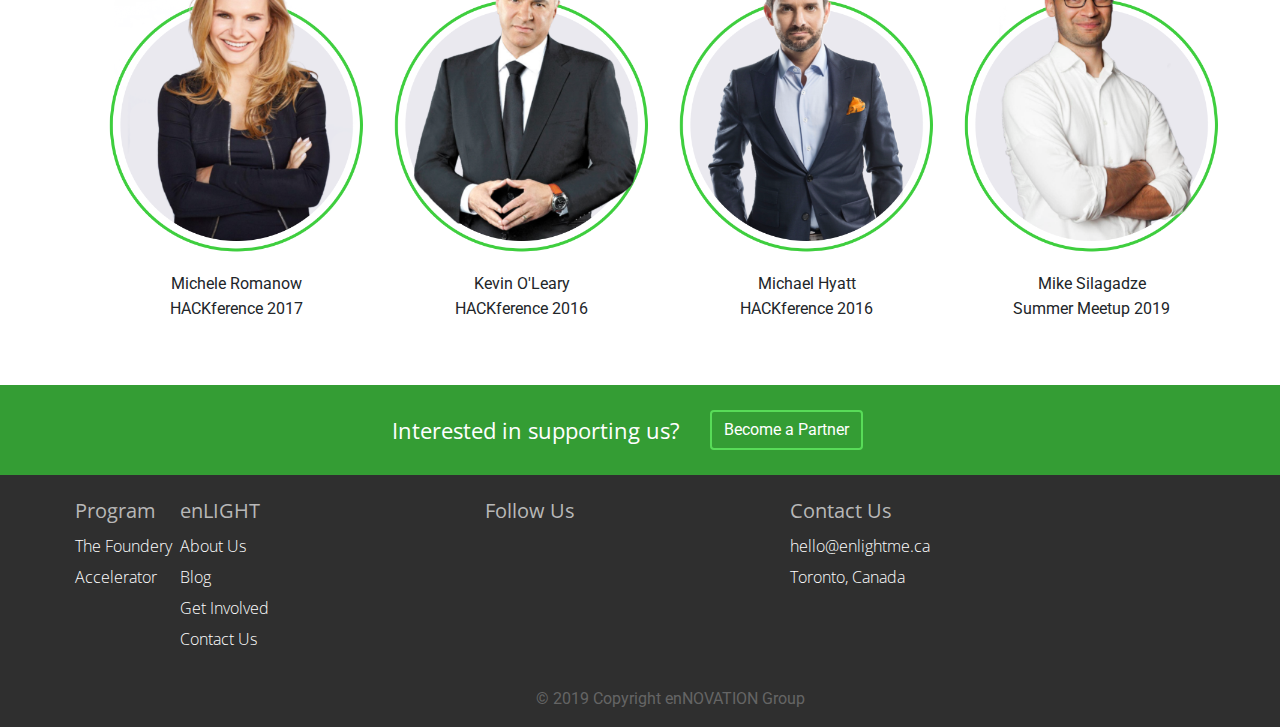
==== commit abcb6f64: "Add files via upload" ====
--- a/index.html
+++ b/index.html
@@ -57,7 +57,7 @@
                     <a class="nav-link" href="#">About</a>
                 </li>
                 <li class="nav-item">
-                    <a class="nav-link" href="enlitty_2.html">Foundery</a>
+                    <a class="nav-link" href="foundery.html">Foundery</a>
                 </li>
                 <li class="nav-item">
                     <a class="nav-link" href="#">Events</a>
@@ -285,15 +285,14 @@
             </div>
                 <div class="row d-flex justify-content-center" style="text-align: center; ">
                     <div class="col-10 col-md-6" >
-                    <p>As veteran marketers, we saw how intrusive ads and unwanted emails were alienating customers instead of engaging them. In an age of choice, retailers must establish deep emotional connections with people—a connection that is direct, personalized, and not limited by outdated technology.<br><br> Helping businesses forge that connection is the mission that drives everything Chatkit does.</p>
-                    </div>
-
-            </div>
-                    
+                    <p>Advancing Canada’s future economic development through supporting and promoting student entrepreneurship today. Our mission is to help develop high potential student entrepreneurs, expand and support the local student entrepreneurship ecosystem, and accelerate student-run startups. 
+                    </p>
+                    </div>
+
+            </div>  
                 <div class="row d-flex justify-content-center">
                          <button type="button" class="btn btn-outline-success">Learn More</button>
                 </div>
-
         </div>
  
 
@@ -353,6 +352,51 @@
       </div>
 </div>
 
+<div class="container">
+    
+    <div class="row">
+        <div class="col-12 mb-5 d-flex justify-content-center missionTitle">
+            <h1>Past Speakers</h1>
+        </div>
+    </div>
+
+    <div class="row">
+        <div class="col-3">
+            <img class="speakerIcons" src="Michelle.png" height="300px;">
+            <div class="mt-3 ml-5">
+                    <p style="text-align: center">Michele Romanow</p>
+                    <p style="text-align: center; margin-top: -15px;">HACKference 2017</p>
+                </div>
+        </div>
+
+        <div class="col-3">
+            <img class="speakerIcons" src="Kevin.png" height="300px;">
+            <div class="mt-3 ml-5">
+                    <p style="text-align: center">Kevin O'Leary</p>
+                    <p style="text-align: center; margin-top: -15px;">HACKference 2016</p>
+                </div>
+        </div>
+
+        <div class="col-3">
+            <img class="speakerIcons" src="Michael.png" height="300px;">
+            <div class="mt-3 ml-5">
+                    <p style="text-align: center">Michael Hyatt</p>
+                    <p style="text-align: center; margin-top: -15px;">HACKference 2016</p>
+                </div>
+        </div>
+
+        <div class="col-3">
+                <img class="speakerIcons" src="Mike.png" height="300px;">
+                <div class="mt-3 ml-5">
+                    <p style="text-align: center">Mike Silagadze</p>
+                    <p style="text-align: center; margin-top: -15px;">Summer Meetup 2019</p>
+                </div>
+            </div>
+
+    </div>
+</div>
+
+<!-- Become a Partner -->
         <div class=" partnerCTA mt-5 d-flex align-items-center">
             <div class="row d-flex justify-content-center" style="width: 1597px;">
                 <div class="col-3 mb-0 d-flex align-self-center justify-content-end">
--- a/enLIGHT.css
+++ b/enLIGHT.css
@@ -1,3 +1,71 @@
+          .statCount{
+              margin-top: 25px;
+              border-bottom: 8px solid white; 
+              line-height: 60px;
+        }
+          
+
+        .metric{
+            font-size: 25px;
+        }
+
+        .statNum{
+            font-weight: 600;
+            font-size: 100px;
+        }
+
+
+        .statIntro{
+            text-align: left;
+            font-size: 25px;
+        }
+
+
+
+.speakerIcons:hover{
+    transform: scale(1.1,1.1);
+}
+
+
+.statistics{
+    text-align: center;
+    position: relative;
+    color: white;
+        }
+
+.counter{
+    margin-top: 20px;
+  position: absolute;
+  top: 50%;
+  left: 50%;
+  transform: translate(-50%, -50%);
+    
+}
+
+@media (max-width: 767.98px) {
+    .statistics{
+        position: relative;
+        margin-top: 20px;
+    }
+    
+    .counter{
+        position: relative;
+        margin-top: 20px;
+        background-color: #58dc58;
+        top: 0%;
+        left: 0%;
+        transform: translate(0%, 0%);
+        padding-top: 30px;
+        padding-bottom: 30px;
+
+    }
+}
+
+.svgzzzz{
+    position: relative;
+}
+
+
 .footer-copyright{
     color: #656565;
 }
@@ -184,7 +252,7 @@
 }
 
 .acceleratorText{
-    padding-bottom: 143px;
+    padding-bottom: 120px;
     color: lightgrey;
 }
 
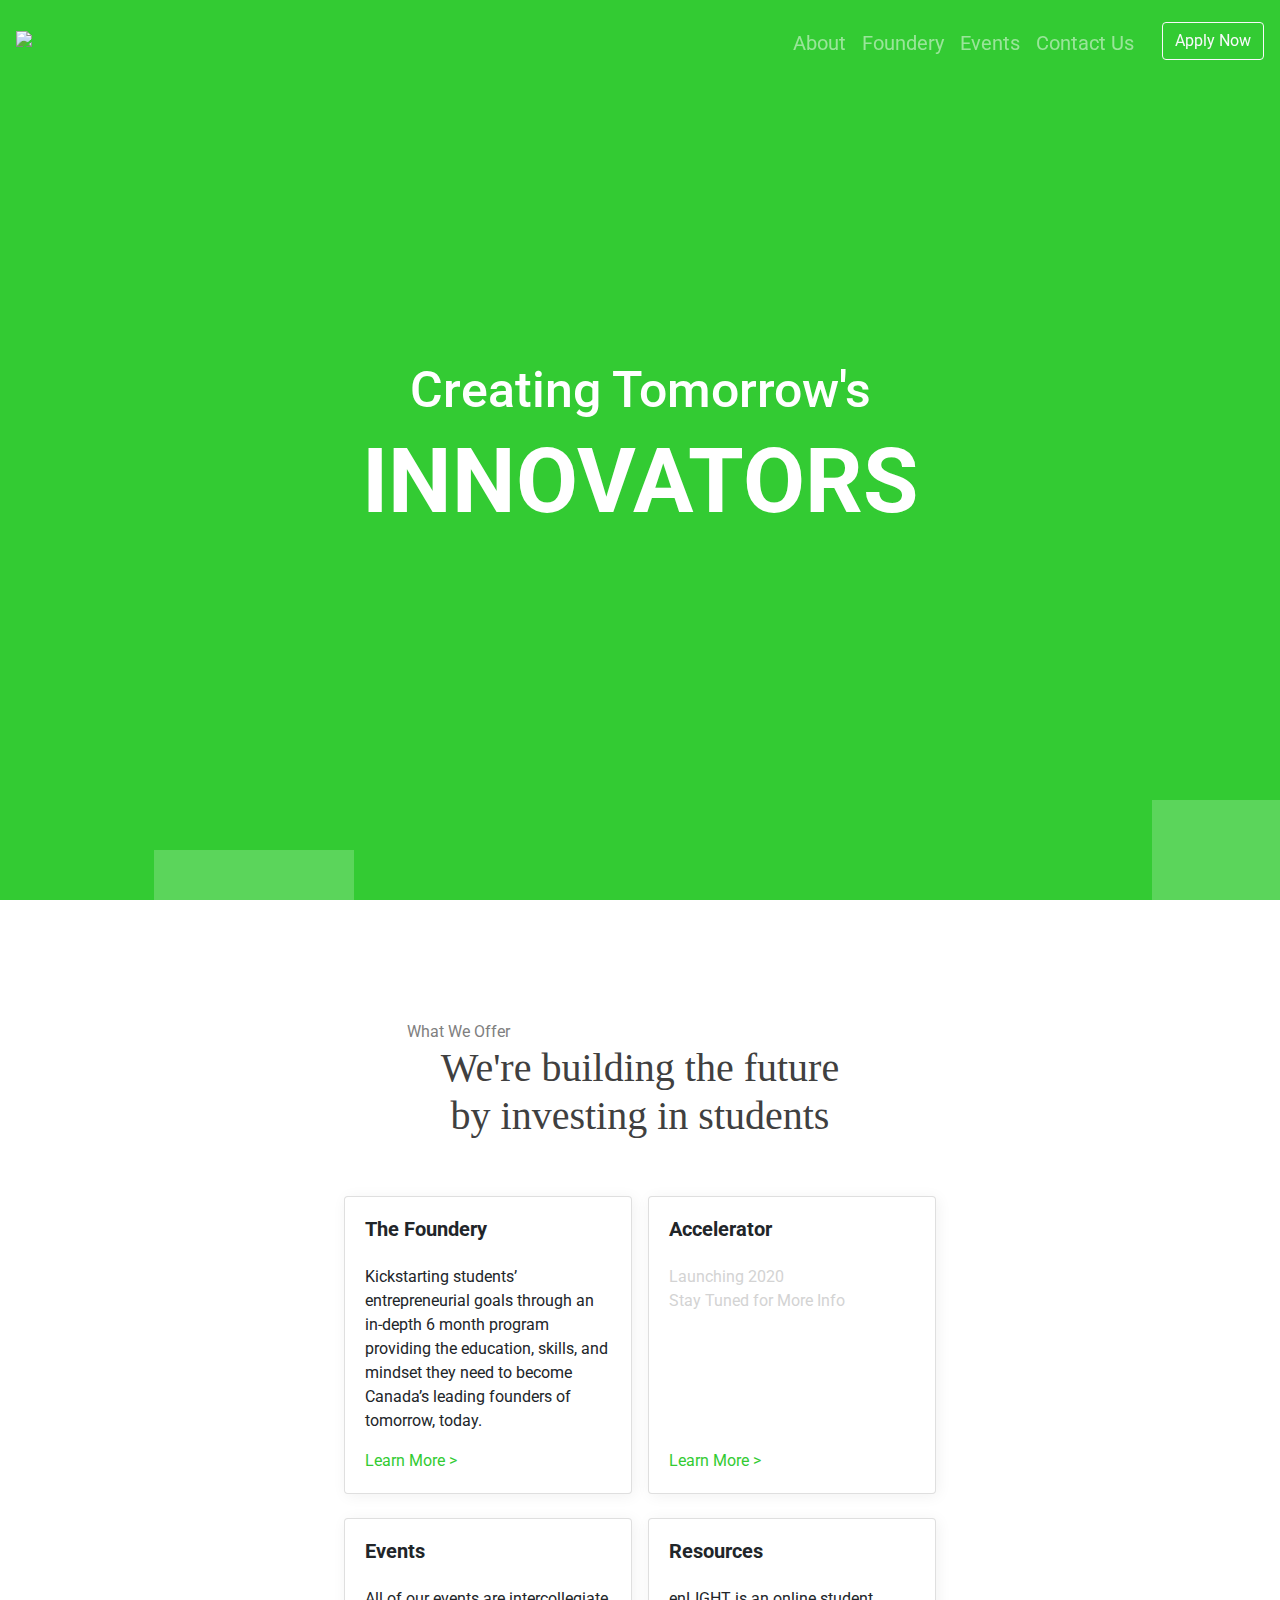
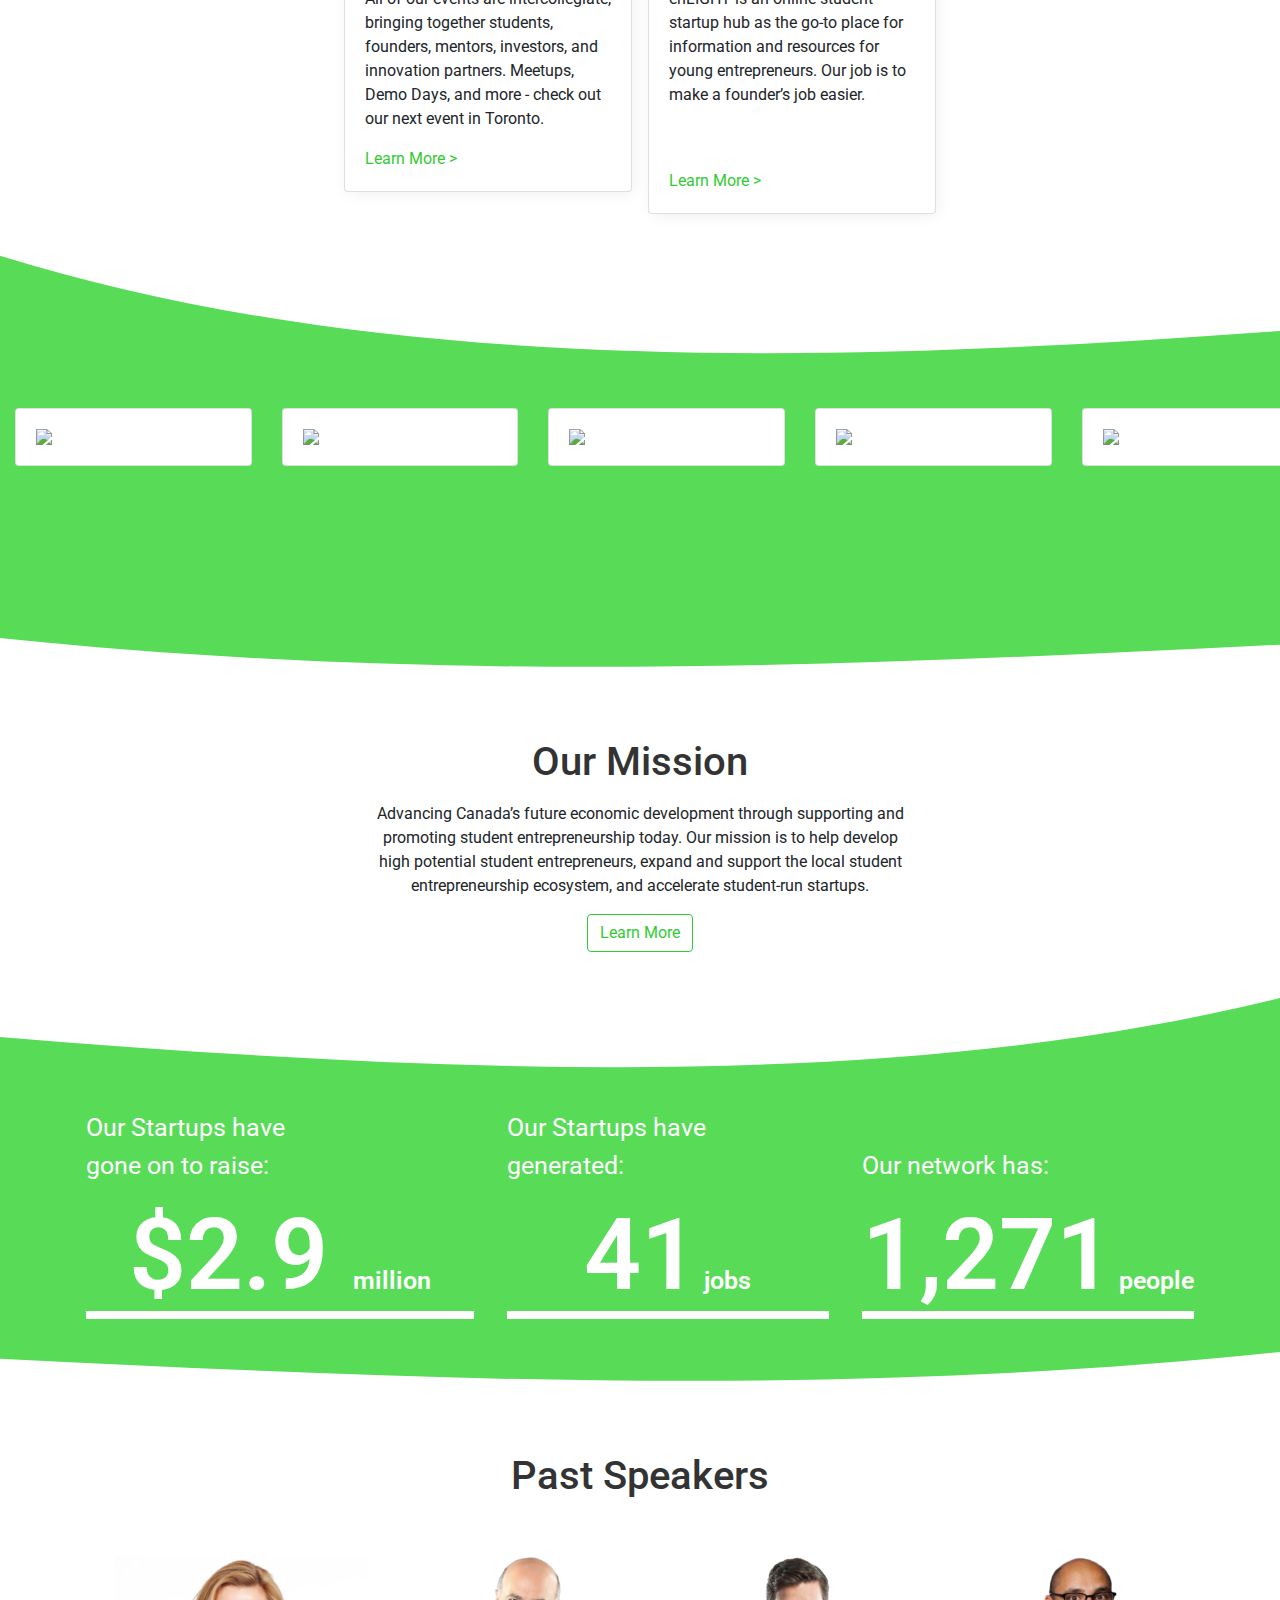
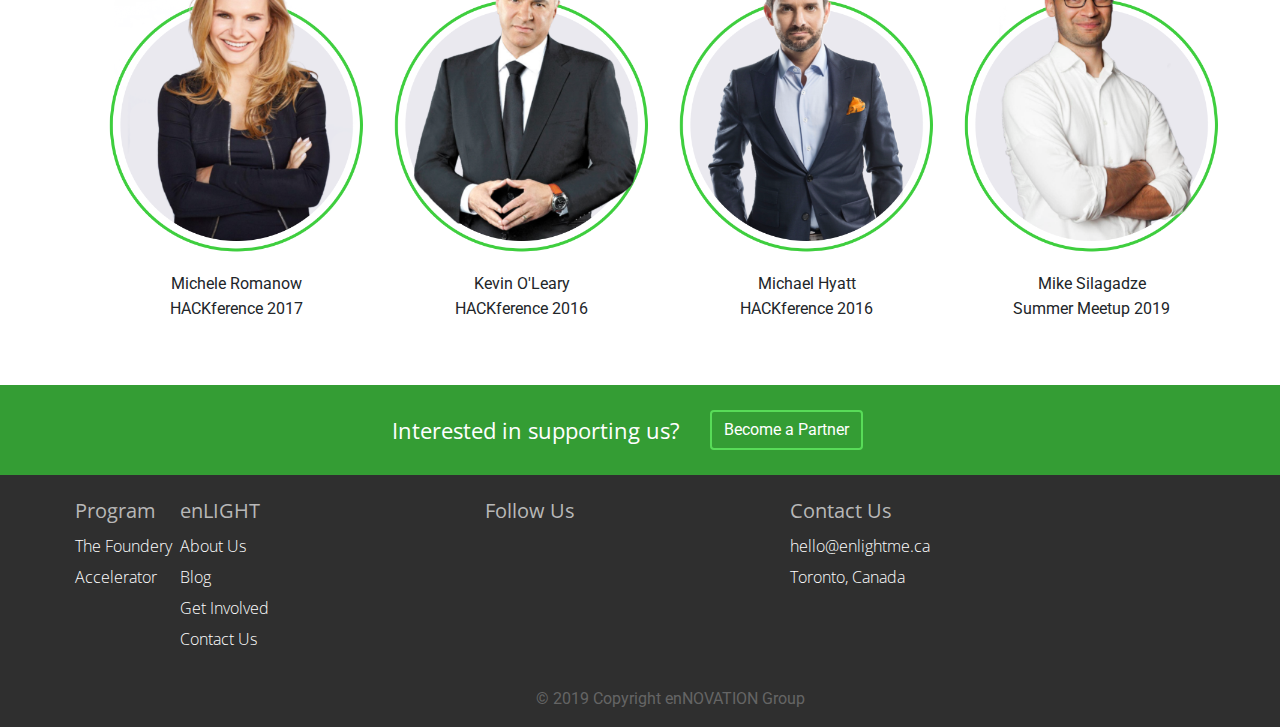
==== commit 0acaa817: "Add files via upload" ====
--- a/index.html
+++ b/index.html
@@ -54,7 +54,7 @@
             <ul class="navbar-nav ml-auto">
 <!--              <li class="nav-item active">-->
                 <li class="nav-item">
-                    <a class="nav-link" href="#">About</a>
+                    <a class="nav-link" href="timeline_carousel.html">About</a>
                 </li>
                 <li class="nav-item">
                     <a class="nav-link" href="foundery.html">Foundery</a>
@@ -361,7 +361,7 @@
     </div>
 
     <div class="row">
-        <div class="col-3">
+        <div class="col-12 col-md-3">
             <img class="speakerIcons" src="Michelle.png" height="300px;">
             <div class="mt-3 ml-5">
                     <p style="text-align: center">Michele Romanow</p>
@@ -369,7 +369,7 @@
                 </div>
         </div>
 
-        <div class="col-3">
+        <div class="col-12 col-md-3">
             <img class="speakerIcons" src="Kevin.png" height="300px;">
             <div class="mt-3 ml-5">
                     <p style="text-align: center">Kevin O'Leary</p>
@@ -377,7 +377,7 @@
                 </div>
         </div>
 
-        <div class="col-3">
+        <div class="col-12 col-md-3">
             <img class="speakerIcons" src="Michael.png" height="300px;">
             <div class="mt-3 ml-5">
                     <p style="text-align: center">Michael Hyatt</p>
@@ -385,7 +385,7 @@
                 </div>
         </div>
 
-        <div class="col-3">
+        <div class="col-12 col-md-3">
                 <img class="speakerIcons" src="Mike.png" height="300px;">
                 <div class="mt-3 ml-5">
                     <p style="text-align: center">Mike Silagadze</p>
--- a/enLIGHT.css
+++ b/enLIGHT.css
@@ -1,4 +1,88 @@
-          .statCount{
+.jayZ{
+    font-size: 14px !important;
+    font-weight: 200;
+}
+
+.Lyrics{
+    margin-top: 150px !important;
+    background-color: #5fe058;
+    color: white;
+    height: 200px;
+    font-weight: 600;
+}
+
+.quoteLyrics{
+    font-size: 20px;
+    font-family: Roboto;
+}
+
+#missionPic{
+    border-radius: 20px;
+}
+
+.missionText{
+    font-size: 14px;
+    font-weight: 200;
+    color: grey;
+}
+
+.aboutUsPageContent{
+    margin-bottom: 20px;
+}
+
+.missionHeader{
+    margin-top: 0px;
+}
+
+.parallax{
+    background-image: url("teamPic.JPG");
+    background-attachment: fixed;
+    background-position: 0px 0px; 
+    background-repeat: no-repeat;
+    background-size: 100% 90%;
+    min-height: 500px; 
+}
+
+.aboutUsContext {
+    width: 100%;
+    position: absolute;
+    top:35vh;
+    letter-spacing: 2px;
+    
+}
+
+.aboutUsContext h1{
+    text-align: center;
+    color: #fff;
+    font-size: 80px;
+    font-weight: 700;
+}
+
+.aboutUsSubTitle{
+    color: white;
+    width: 100%;
+    margin-top: -15px;
+}
+
+.aboutUsSubTitle p{
+    text-align: center;
+    font-weight: 200;
+}
+
+.teamBannerPic{
+    position: relative;
+}
+
+.nav-link.activated{
+    color: #33cb33 !important; 
+}
+
+
+header{
+
+}
+
+.statCount{
               margin-top: 25px;
               border-bottom: 8px solid white; 
               line-height: 60px;
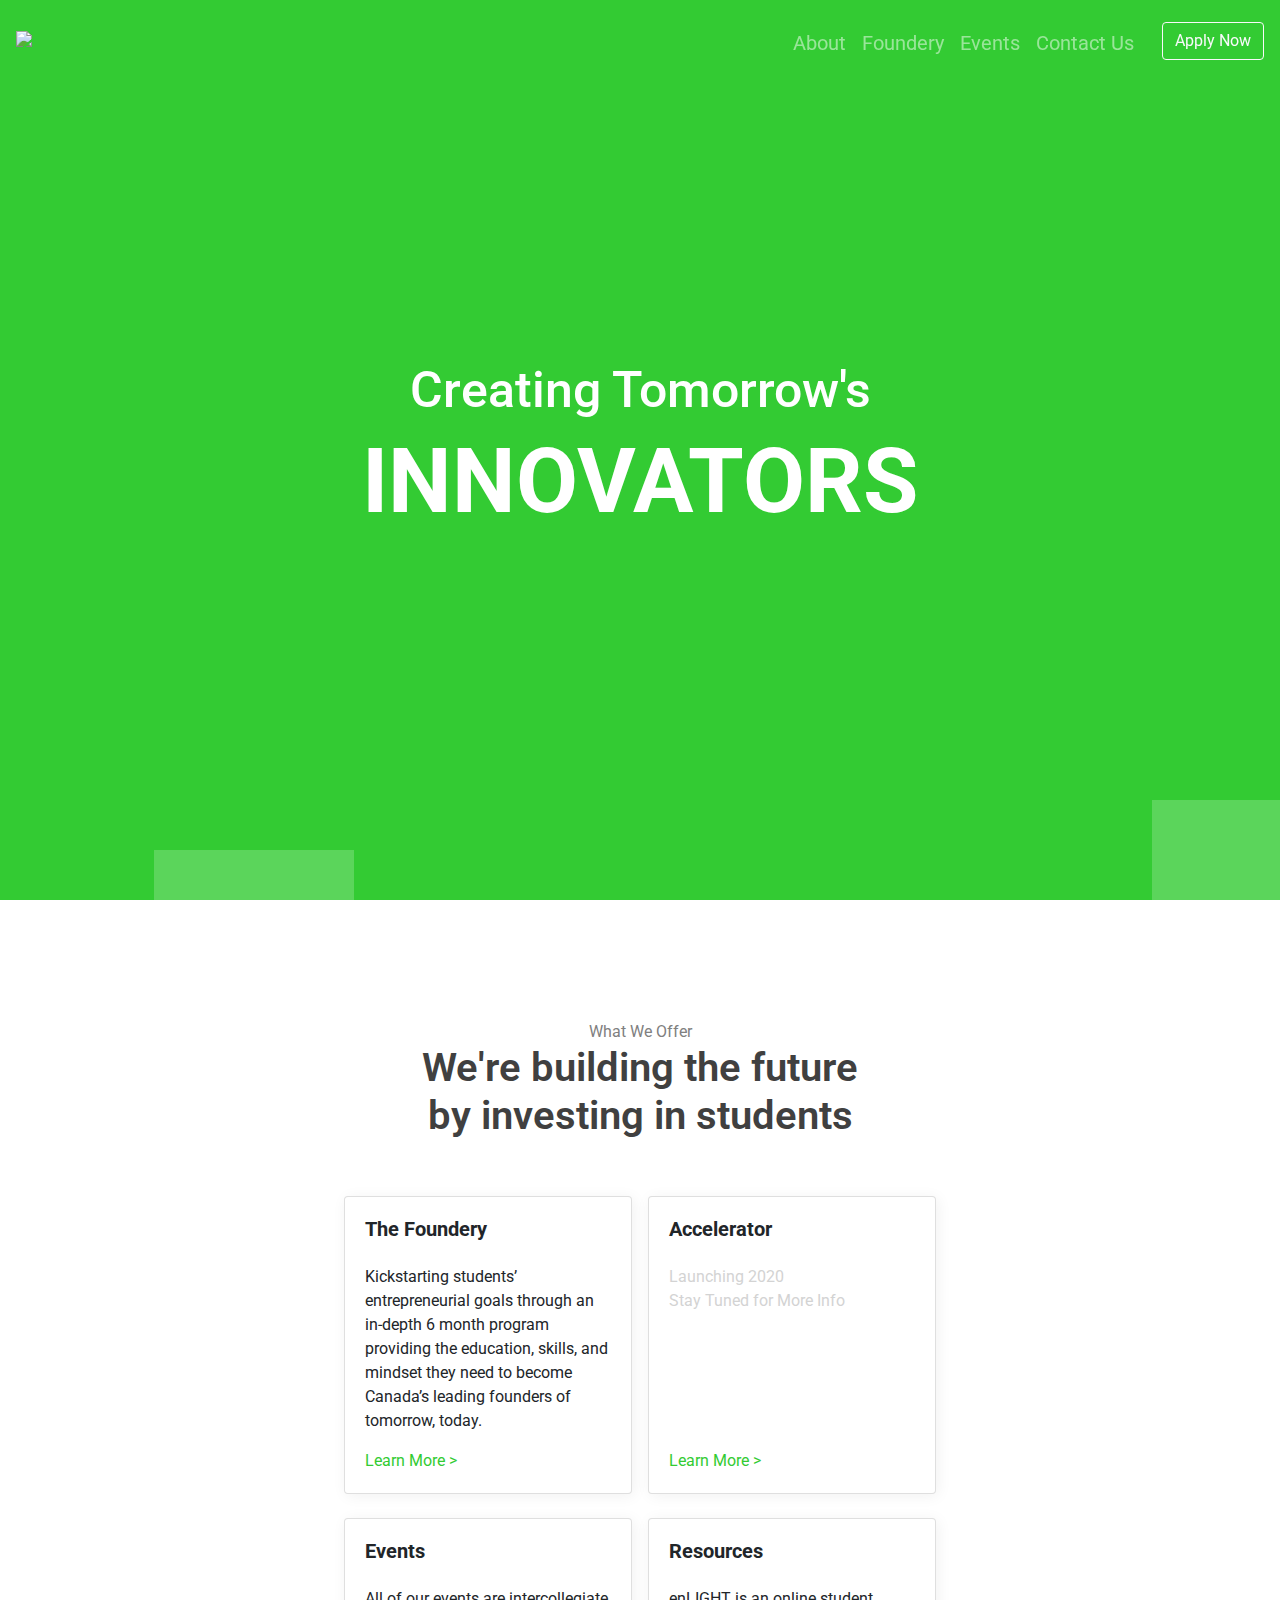
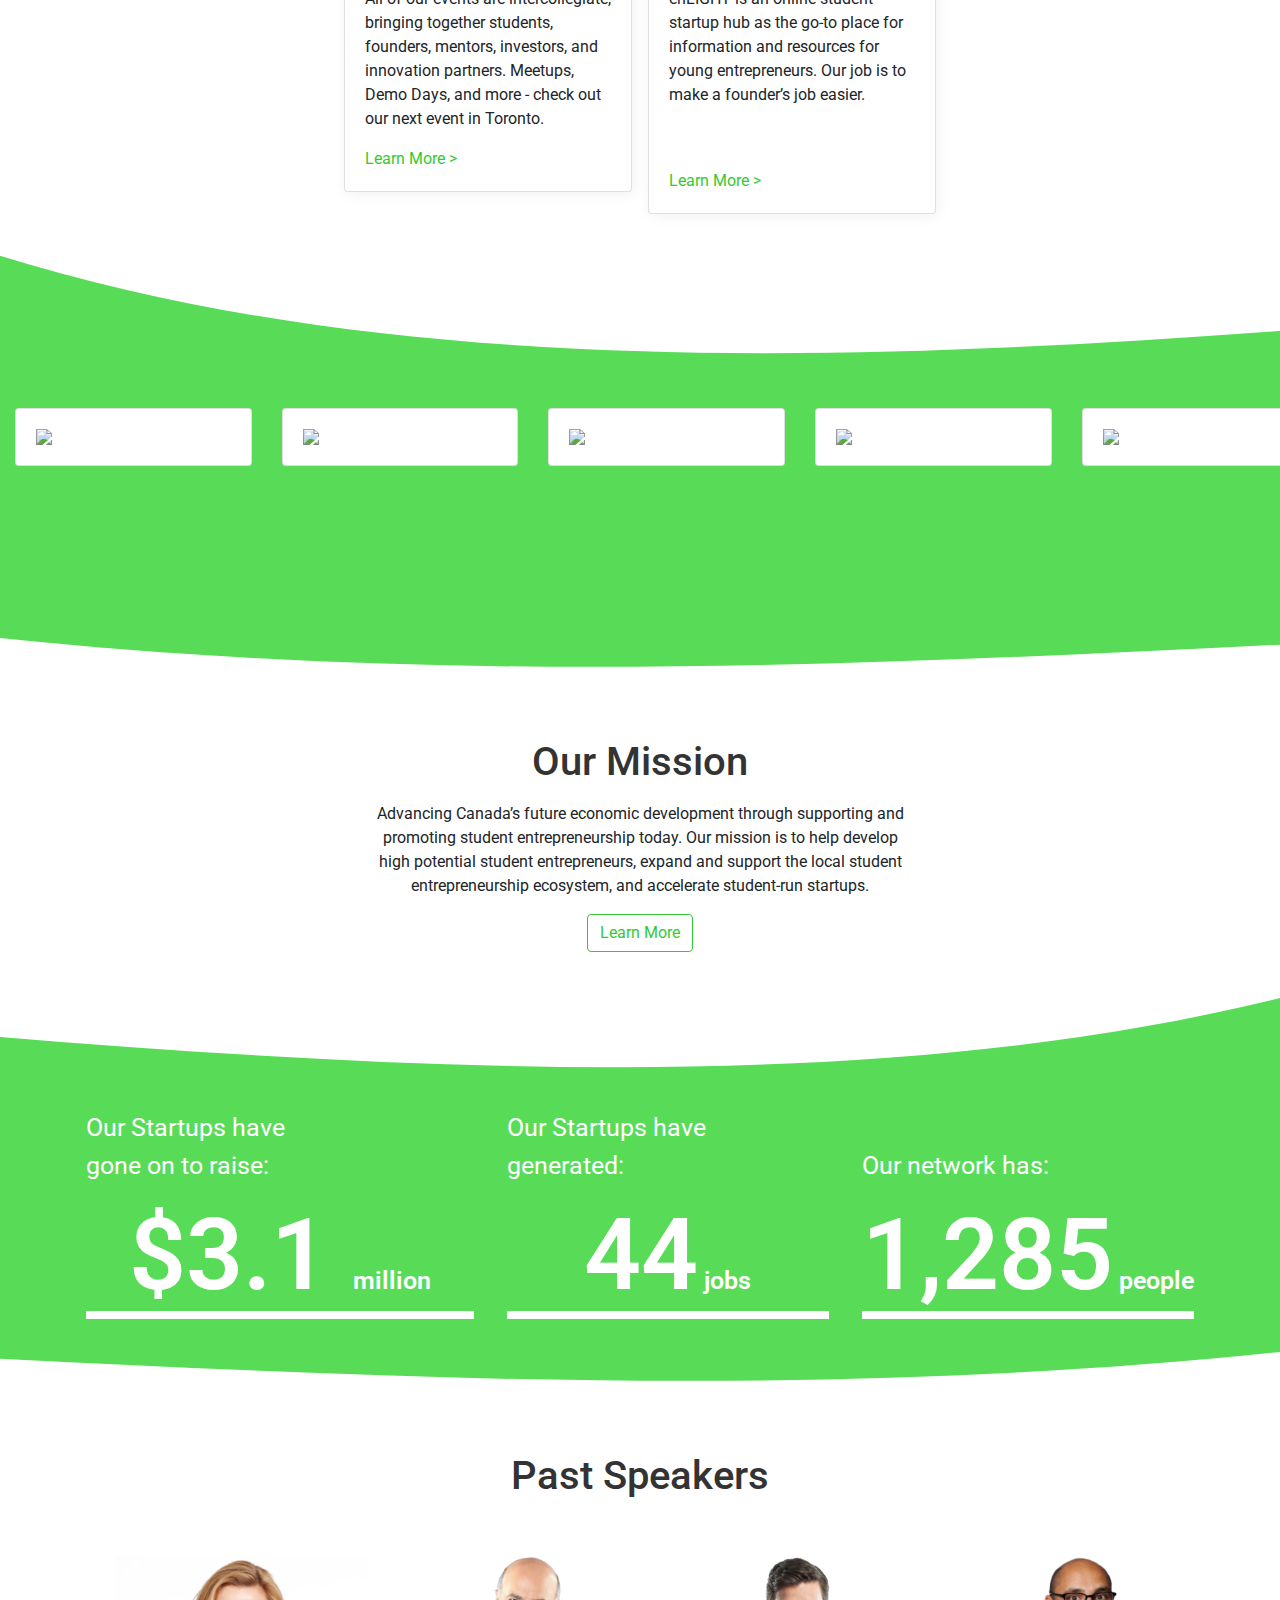
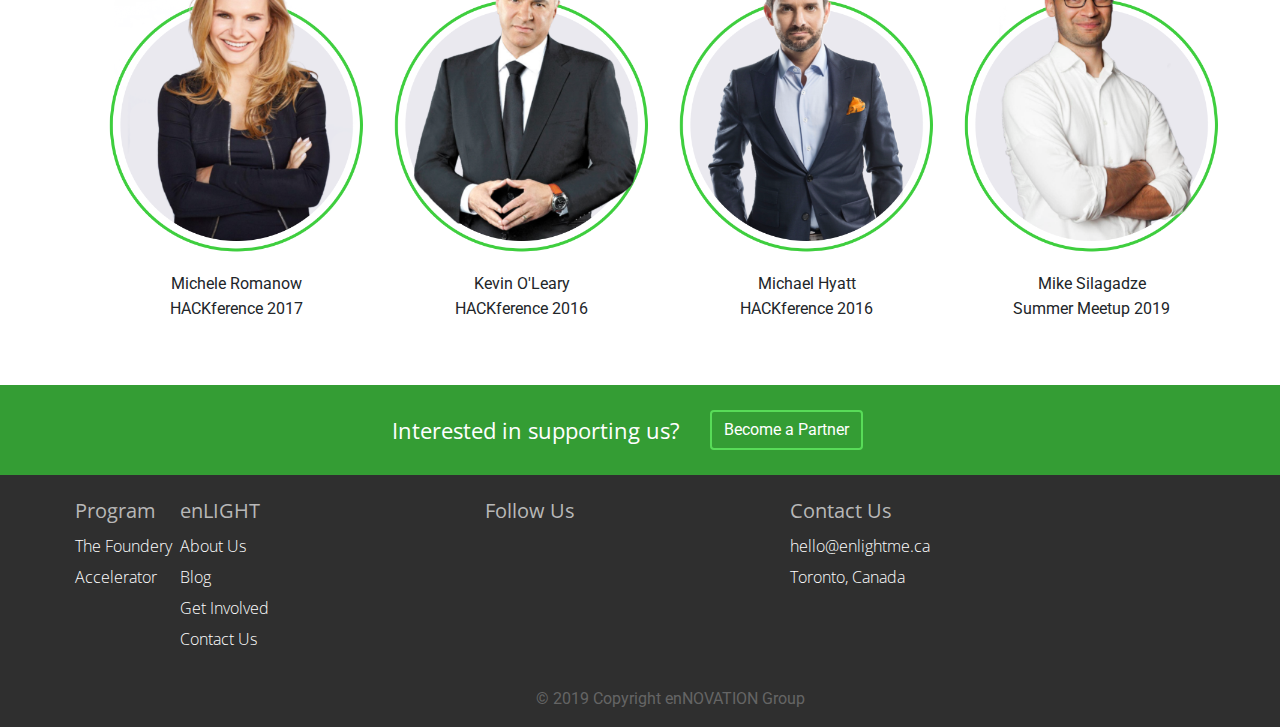
==== commit a2a250bc: "Add files via upload" ====
--- a/index.html
+++ b/index.html
@@ -15,6 +15,7 @@
       <link rel="icon" href="https://enlightme.ca/wp-content/uploads/2019/08/enLIGHTLOGO.png">
       
       <link rel="stylesheet" href="https://use.fontawesome.com/releases/v5.3.1/css/all.css" integrity="sha384-mzrmE5qonljUremFsqc01SB46JvROS7bZs3IO2EmfFsd15uHvIt+Y8vEf7N7fWAU" crossorigin="anonymous">
+            <link href="https://fonts.googleapis.com/css?family=Roboto:400,700,900&display=swap" rel="stylesheet">
 
 
       <title>enLIGHT</title>
@@ -66,7 +67,7 @@
                     <a class="nav-link" href="#">Contact Us</a>
                 </li>
                 <li class="nav-item" style="padding-left: 20px; margin-top:2px;">
-                    <button type="button" class="btn btn-outline-light">Apply Now</button>
+                    <a href="https://docs.google.com/forms/d/e/1FAIpQLSdf-a4dpK89T3-G3K67SZ-cgOabWj3bqQBVS0iCRacPIPU9QA/viewform"><button type="button" class="btn btn-outline-light">Apply Now</button></a>
                </li>
             </ul>
           </div>
@@ -97,9 +98,6 @@
                             <li></li>
                     </ul>
         </div >
-      
-
-      
 
       <div class="container-fluid mb-5 whatWeOffer">
           <div class="row">
@@ -443,7 +441,6 @@
       </div>
         
       <div class="col-md-3 enLIGHTFooter">
-
         <!-- Content -->
           <div class="row">
               <div class="col-12">
@@ -490,7 +487,7 @@
             </li>
         </ul>
         </div>
-        </div>
+    </div>
         
     <div class="col-3">
         <h5 class="text-uppercase">Contact Us</h5>
--- a/enLIGHT.css
+++ b/enLIGHT.css
@@ -1,3 +1,7 @@
+.nav-link.activated.scrolledText{
+    color: white !important;
+}
+
 .jayZ{
     font-size: 14px !important;
     font-weight: 200;
@@ -12,8 +16,10 @@
 }
 
 .quoteLyrics{
-    font-size: 20px;
+    font-size: 40px !important;
     font-family: Roboto;
+    line-height: 50px !important;
+    font-weight: 600 !important;
 }
 
 #missionPic{
@@ -76,6 +82,7 @@
 .nav-link.activated{
     color: #33cb33 !important; 
 }
+
 
 
 header{
@@ -319,8 +326,11 @@
     background: transparent !important;
 }
 
+
+
 .bg-dark.scrolled{
-    background: #33cb33 !important; 
+    background: #33cb33 !important;
+    color: white !important;
 }
 
 .navbar-toggler{
@@ -360,7 +370,7 @@
 .subTitle{
     margin-top: 50px;
     margin-bottom: 0px;
-    margin-right: 29%;
+    text-align: center;
 }
 
 .miniTitle{
@@ -376,7 +386,8 @@
 }
 
 .firstTitle{
-    font-family: Avenir-Black;
+    font-family: Roboto;
+    font-weight: 600;
     color: #404040
 }
 
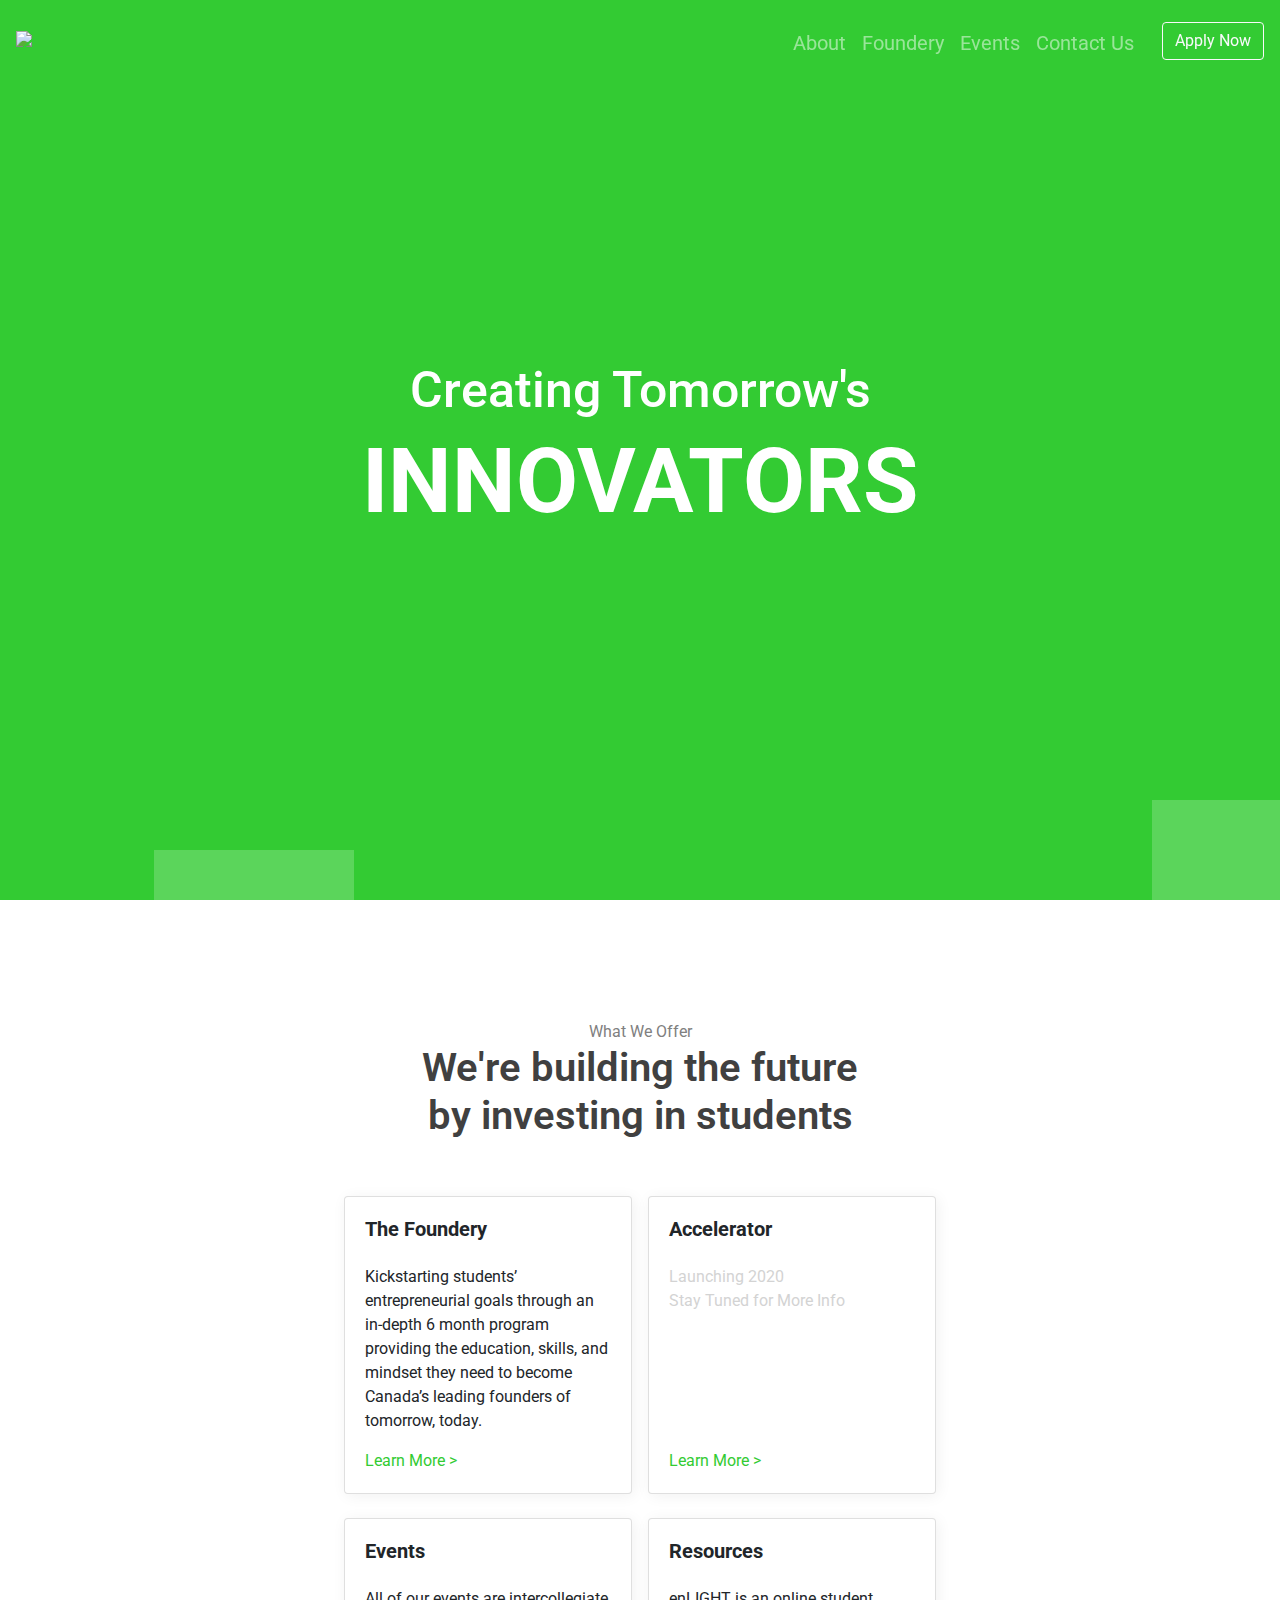
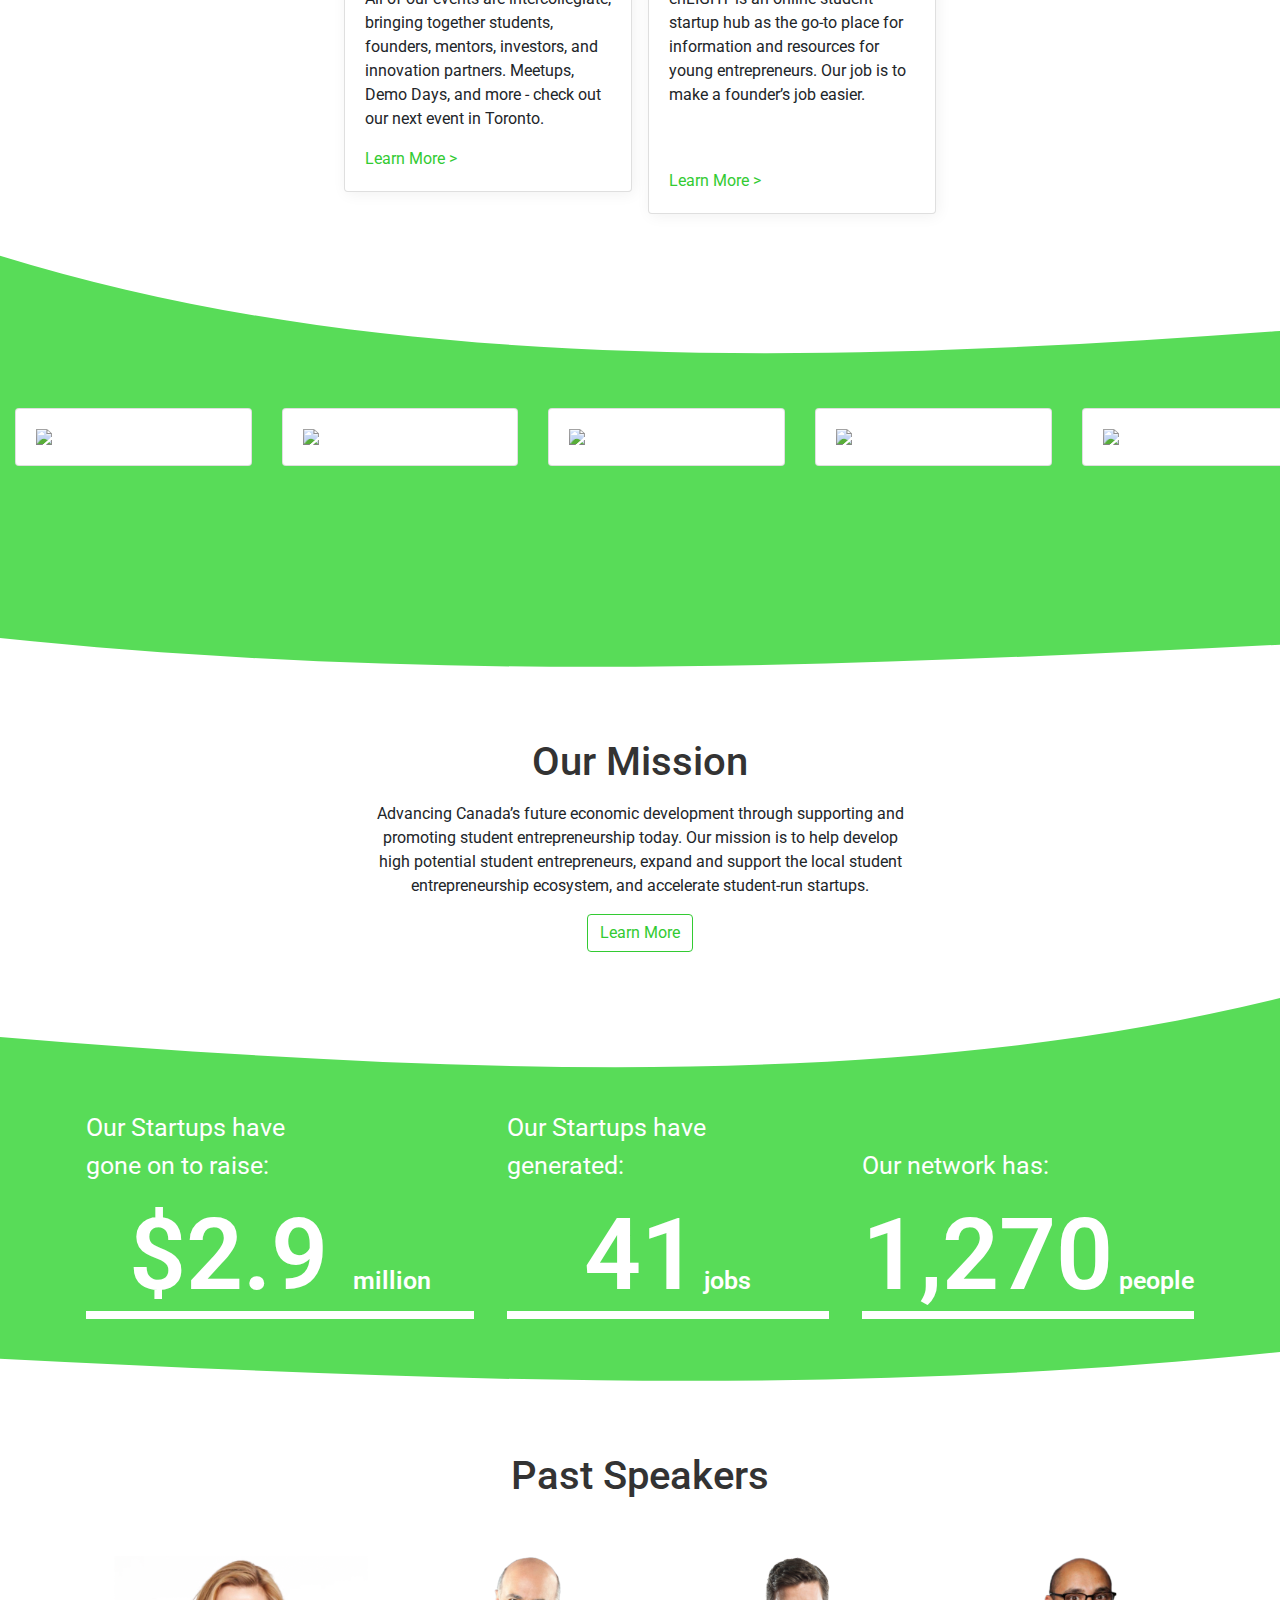
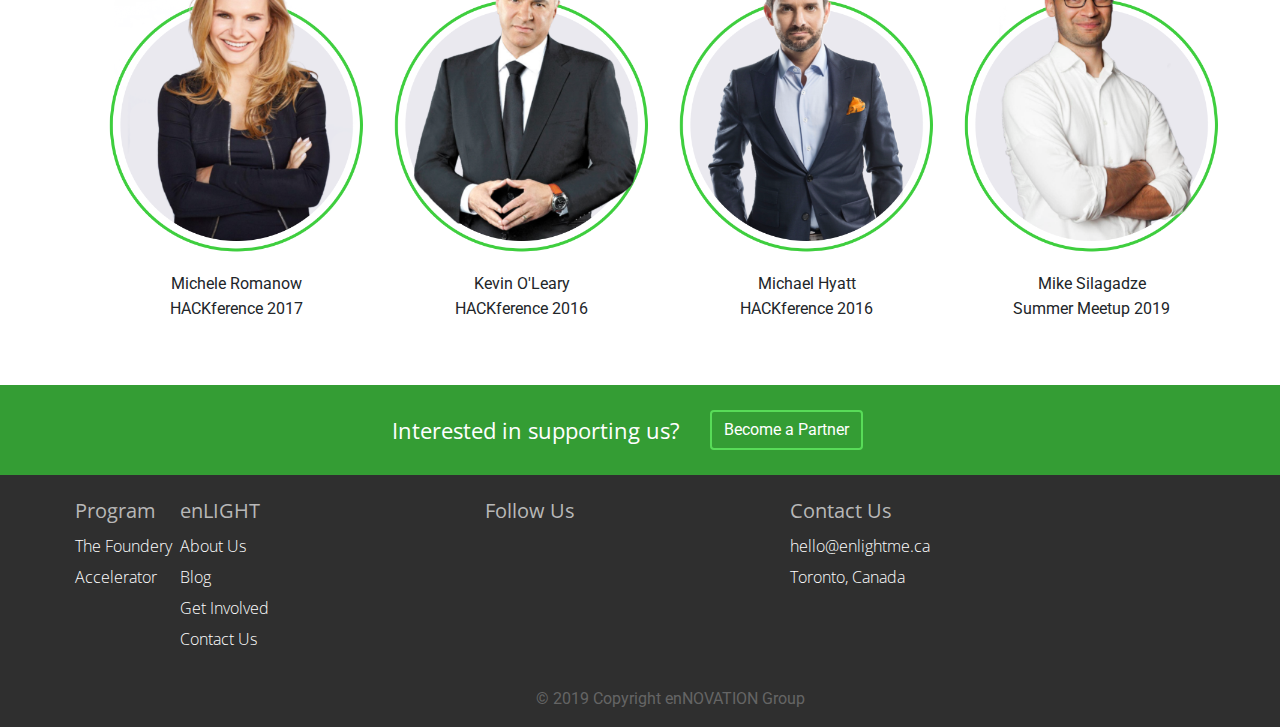
==== commit 56ed32ed: "Add files via upload" ====
--- a/index.html
+++ b/index.html
@@ -58,7 +58,7 @@
                     <a class="nav-link" href="timeline_carousel.html">About</a>
                 </li>
                 <li class="nav-item">
-                    <a class="nav-link" href="foundery.html">Foundery</a>
+                    <a class="nav-link" href="Foundery_Page.html">Foundery</a>
                 </li>
                 <li class="nav-item">
                     <a class="nav-link" href="#">Events</a>
--- a/enLIGHT.css
+++ b/enLIGHT.css
@@ -1,3 +1,51 @@
+.questionText{
+    color: #33cb33 !important; 
+}
+
+.offer-title{
+    font-family: Roboto;
+    font-weight: 300;
+    color: #3b3b3b;
+    font-size: 18px;
+}
+
+.whatWeDoBoxes{
+    margin-left: 100px;
+}
+
+.contentText{
+    font-family: -apple-system,BlinkMacSystemFont,"Segoe UI",Roboto,"Helvetica Neue",Arial,"Noto Sans",sans-serif,"Apple Color Emoji","Segoe UI Emoji","Segoe UI Symbol","Noto Color Emoji";
+    font-size: 16px;
+    font-weight: 400;
+    color: #212529;
+}
+
+.founderySlogan{
+    margin-top: -50px;
+    font-family: Roboto;
+    font-size: 25px;
+    color: white;
+    font-weight: 500;
+    text-align: center;
+    text-shadow: 4px 4px 10px grey;
+    margin-left: 40px;
+}
+
+.founderyPageContent{
+    margin-top: 550px;
+}
+
+.bannerContent{
+    position: relative;
+    top: 25vh;
+    
+}
+
+.founderyBanner{
+    margin-top: -72px;
+    position: absolute;
+}
+
 .nav-link.activated.scrolledText{
     color: white !important;
 }
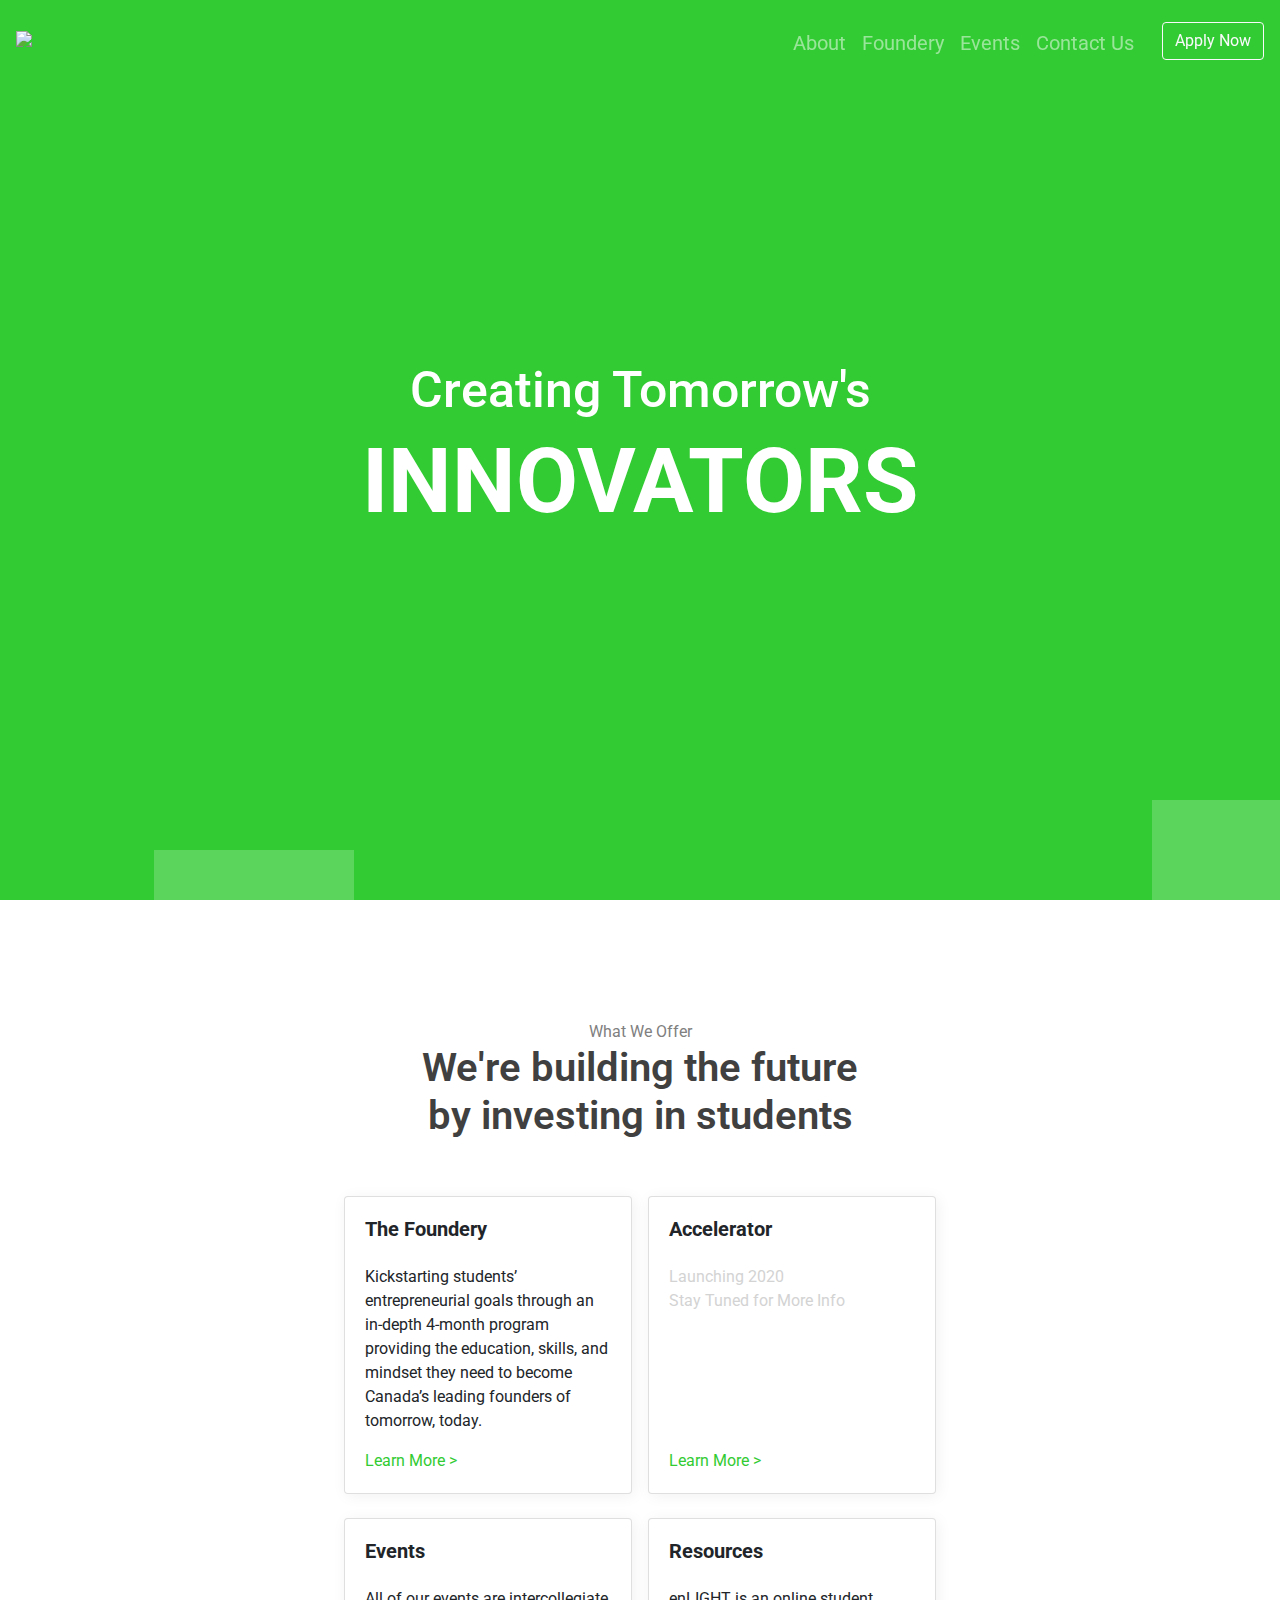
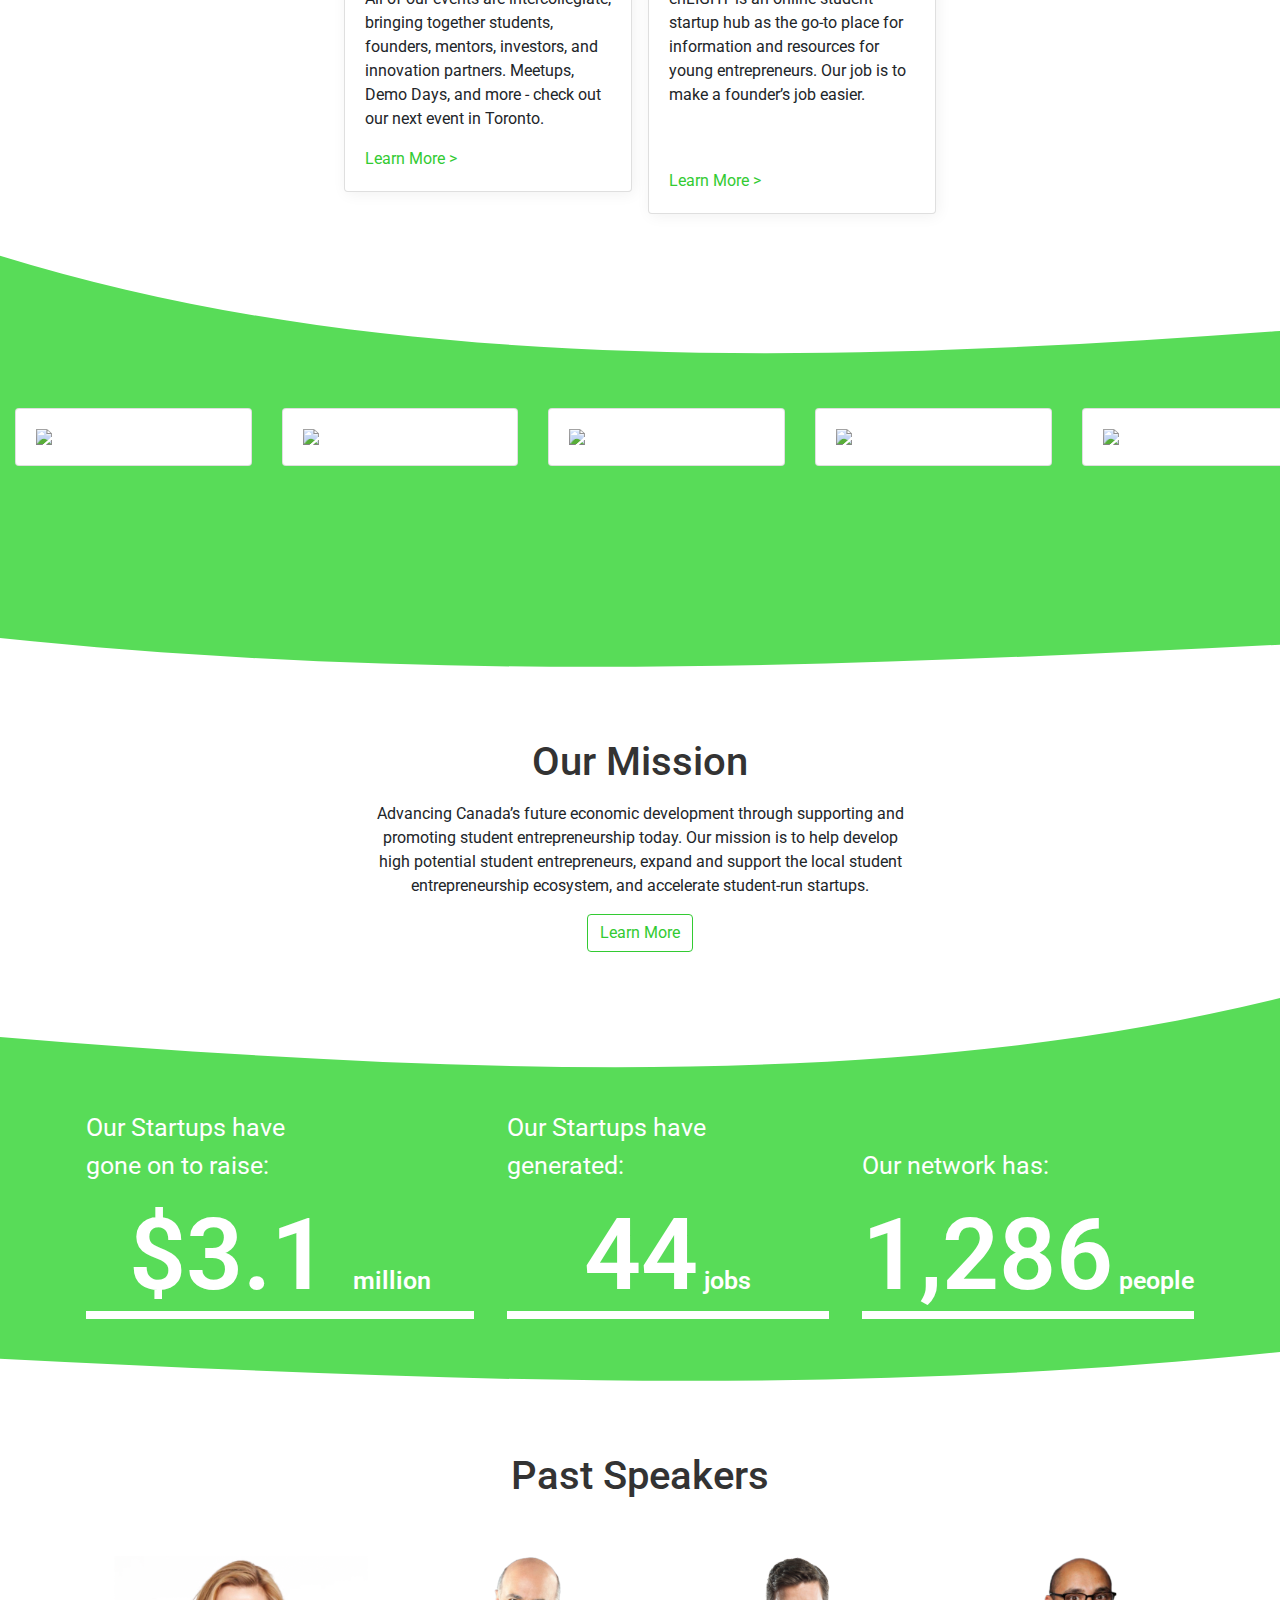
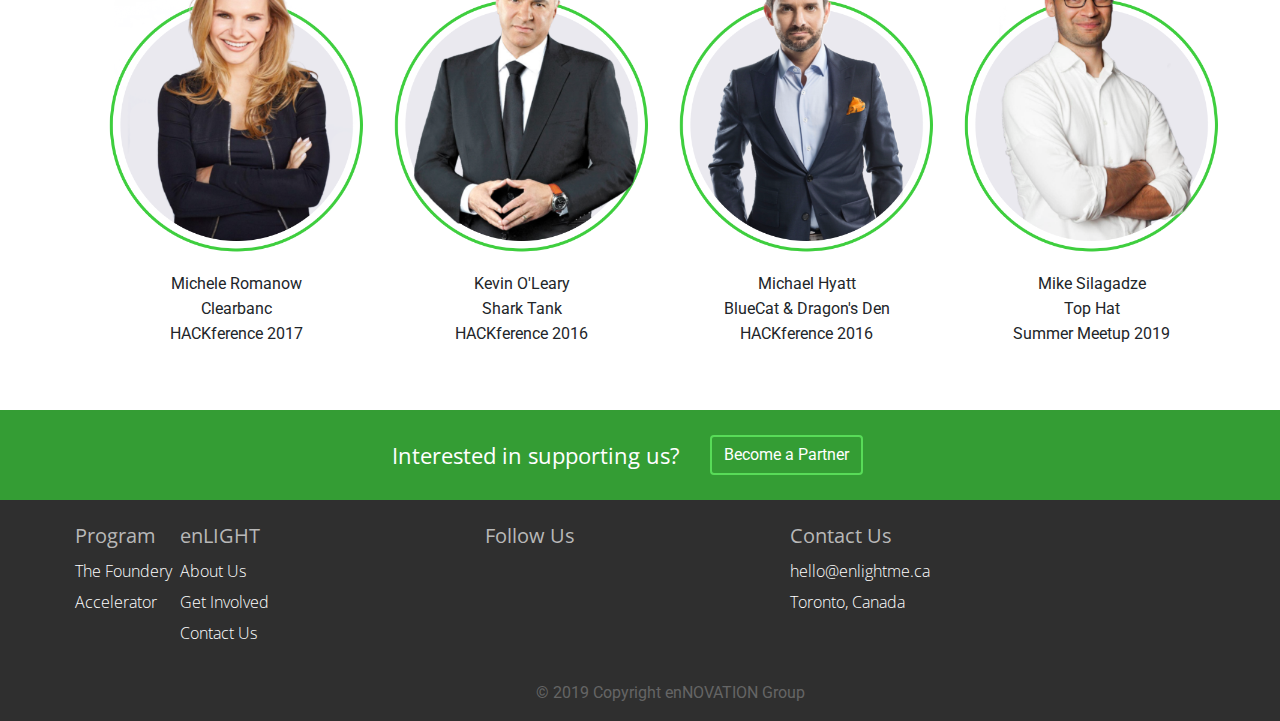
==== commit 7c9ed741: "Add files via upload" ====
--- a/index.html
+++ b/index.html
@@ -61,13 +61,13 @@
                     <a class="nav-link" href="Foundery_Page.html">Foundery</a>
                 </li>
                 <li class="nav-item">
-                    <a class="nav-link" href="#">Events</a>
+                    <a class="nav-link" href="https://www.facebook.com/pg/enLIGHTCanada/events">Events</a>
                 </li>
                 <li class="nav-item">
-                    <a class="nav-link" href="#">Contact Us</a>
+                    <a class="nav-link" href="ContactUs.html">Contact Us</a>
                 </li>
                 <li class="nav-item" style="padding-left: 20px; margin-top:2px;">
-                    <a href="https://docs.google.com/forms/d/e/1FAIpQLSdf-a4dpK89T3-G3K67SZ-cgOabWj3bqQBVS0iCRacPIPU9QA/viewform"><button type="button" class="btn btn-outline-light">Apply Now</button></a>
+                    <a href="https://forms.gle/PhT1stUAetyBgvww9"><button type="button" class="btn btn-outline-light">Apply Now</button></a>
                </li>
             </ul>
           </div>
@@ -119,8 +119,8 @@
                     <div class="card offerCards" style="width: 18rem;">
                       <div class="card-body">
                         <h5 class="card-title mb-4"><strong>The Foundery</strong></h5>
-                        <p class="card-text">Kickstarting students’ entrepreneurial goals through an in-depth 6 month program providing the education, skills, and mindset they need to become Canada’s leading founders of tomorrow, today. </p>
-                        <a href="enlitty_2.html" class="card-link cardLinks">Learn More ></a>
+                        <p class="card-text">Kickstarting students’ entrepreneurial goals through an in-depth 4-month program providing the education, skills, and mindset they need to become Canada’s leading founders of tomorrow, today. </p>
+                        <a href="foundery.html" class="card-link cardLinks">Learn More ></a>
                       </div>
                     </div>
             </div>
@@ -130,7 +130,7 @@
                   <div class="card-body">
                     <h5 class="card-title mb-4"><strong>Accelerator</strong></h5>
                     <p class="card-text acceleratorText"> Launching 2020 <br> Stay Tuned for More Info</p>
-                    <a href="#" class="card-link cardLinks">Learn More ></a>
+                    <a href="accelerator.html" class="card-link cardLinks">Learn More ></a>
                   </div>
                 </div>
             </div>
@@ -142,7 +142,7 @@
                       <div class="card-body">
                         <h5 class="card-title mb-4"><strong>Events</strong></h5>
                         <p class="card-text">All of our events are intercollegiate, bringing together students, founders, mentors, investors, and innovation partners. Meetups, Demo Days, and more - check out our next event in Toronto. </p>
-                        <a href="#" class="card-link cardLinks">Learn More ></a>
+                        <a href="https://www.facebook.com/pg/enLIGHTCanada/events" class="card-link cardLinks">Learn More ></a>
                       </div>
                     </div>
                 </div>
@@ -353,7 +353,7 @@
 <div class="container">
     
     <div class="row">
-        <div class="col-12 mb-5 d-flex justify-content-center missionTitle">
+        <div class="col-12 mb-5 d-flex justify-content-center missionTitle pastSpeakersTitle">
             <h1>Past Speakers</h1>
         </div>
     </div>
@@ -361,32 +361,36 @@
     <div class="row">
         <div class="col-12 col-md-3">
             <img class="speakerIcons" src="Michelle.png" height="300px;">
-            <div class="mt-3 ml-5">
+            <div class="mt-3 ml-5 speakersText">
                     <p style="text-align: center">Michele Romanow</p>
+                    <p style="text-align: center; margin-top: -15px;">Clearbanc</p>
                     <p style="text-align: center; margin-top: -15px;">HACKference 2017</p>
                 </div>
         </div>
 
         <div class="col-12 col-md-3">
             <img class="speakerIcons" src="Kevin.png" height="300px;">
-            <div class="mt-3 ml-5">
+            <div class="mt-3 ml-5 speakersText">
                     <p style="text-align: center">Kevin O'Leary</p>
+                    <p style="text-align: center; margin-top: -15px;">Shark Tank</p>
                     <p style="text-align: center; margin-top: -15px;">HACKference 2016</p>
                 </div>
         </div>
 
         <div class="col-12 col-md-3">
             <img class="speakerIcons" src="Michael.png" height="300px;">
-            <div class="mt-3 ml-5">
+            <div class="mt-3 ml-5 speakersText">
                     <p style="text-align: center">Michael Hyatt</p>
+                    <p style="text-align: center; margin-top: -15px;">BlueCat & Dragon's Den</p>
                     <p style="text-align: center; margin-top: -15px;">HACKference 2016</p>
                 </div>
         </div>
 
         <div class="col-12 col-md-3">
                 <img class="speakerIcons" src="Mike.png" height="300px;">
-                <div class="mt-3 ml-5">
+                <div class="mt-3 ml-5 speakersText">
                     <p style="text-align: center">Mike Silagadze</p>
+                    <p style="text-align: center; margin-top: -15px;">Top Hat</p>
                     <p style="text-align: center; margin-top: -15px;">Summer Meetup 2019</p>
                 </div>
             </div>
@@ -397,12 +401,12 @@
 <!-- Become a Partner -->
         <div class=" partnerCTA mt-5 d-flex align-items-center">
             <div class="row d-flex justify-content-center" style="width: 1597px;">
-                <div class="col-3 mb-0 d-flex align-self-center justify-content-end">
+                <div class="col-8 col-md-3 mb-0 d-flex align-self-center justify-content-end">
                     <p id="partnershipAsk"> Interested in supporting us? </p>
                 </div>
             
-                <div class="col-2">
-                    <button type="button" class="btn btn-outline-danger">Become a Partner</button>
+                <div class="col-4 col-md-2">
+                    <a href="ContactUs.html"><button type="button" class="btn btn-outline-danger">Become a Partner</button></a>
                 </div>
             </div>
         </div>
@@ -414,14 +418,14 @@
   <div class="container-fluid text-center text-md-left">
 
     <!-- Grid row -->
-    <div class="row">
+    <div class="row heightRow">
 
       <!-- Grid column -->
-      <div class="col-md-3">
+      <div class="col-4 col-md-3 progamFooter">
 
         <!-- Content -->
           <div class="row">
-              <div class="col-2">
+              <div class="col-6 ml-3 ml-md-0 col-md-2">
                   <h5 class="text-uppercase">Program</h5>
               </div>
           </div>
@@ -429,48 +433,44 @@
               <div class="col-7">
                   <ul class="list-unstyled">
                       <li>
-                          <a class="footLinks" href="#!">The Foundery</a>
+                          <a class="footLinks ml-3 ml-md-0" href="Foundery_Page.html">The Foundery</a>
                       </li>
                       
                       <li>
-                          <a class="footLinks" href="#!">Accelerator</a>
+                          <a class="footLinks" href="accelerator.html">Accelerator</a>
                       </li>
                   </ul>
               </div>
           </div>
       </div>
         
-      <div class="col-md-3 enLIGHTFooter">
+      <div class="col-4 col-md-3 enLIGHTFooter">
         <!-- Content -->
           <div class="row">
               <div class="col-12">
-                  <h5 class="text-uppercase">enLIGHT</h5>
+                  <h5 class="text-uppercase enlightFooterTitle">enLIGHT</h5>
               </div>
           </div>
           <div class="row">
               <div class="col-7">
-                  <ul class="list-unstyled">
+                  <ul class="list-unstyled footerList">
                       <li>
-                          <a class="footLinks" href="#!">About Us</a>
+                          <a class="footLinks" href="aboutUs.html">About Us</a>
                       </li>
                       
                       <li>
-                          <a class="footLinks" href="#!">Blog</a>
+                          <a class="footLinks" href="https://www.facebook.com/pg/enLIGHTCanada/">Get Involved</a>
                       </li>
                       
                       <li>
-                          <a class="footLinks" href="#!">Get Involved</a>
-                      </li>
-                      
-                      <li>
-                          <a class="footLinks" href="#!">Contact Us</a>
+                          <a class="footLinks" href="ContactUs.html">Contact Us</a>
                       </li>
                   </ul>
               </div>
           </div>
       </div>
         
-    <div class="col-3">
+    <div class="col-12 col-md-3 socialMediaFooter">
         <h5 class="text-uppercase">Follow Us</h5>
         <div id="socialLinks">
         <ul class="list-unstyled" id="socialLinks">
@@ -489,11 +489,11 @@
         </div>
     </div>
         
-    <div class="col-3">
+    <div class="col-12 col-md-3 contactUsFooter">
         <h5 class="text-uppercase">Contact Us</h5>
-        <ul class="list-unstyled">
+        <ul class="list-unstyled contactUsList">
             <li>
-                <a class="footLinks" href="#"><i class="far fa-envelope"></i> hello@enlightme.ca</a>
+                <a class="footLinks" href="ContactUs.html"><i class="far fa-envelope"></i> hello@enlightme.ca</a>
             </li>
             
             <li>
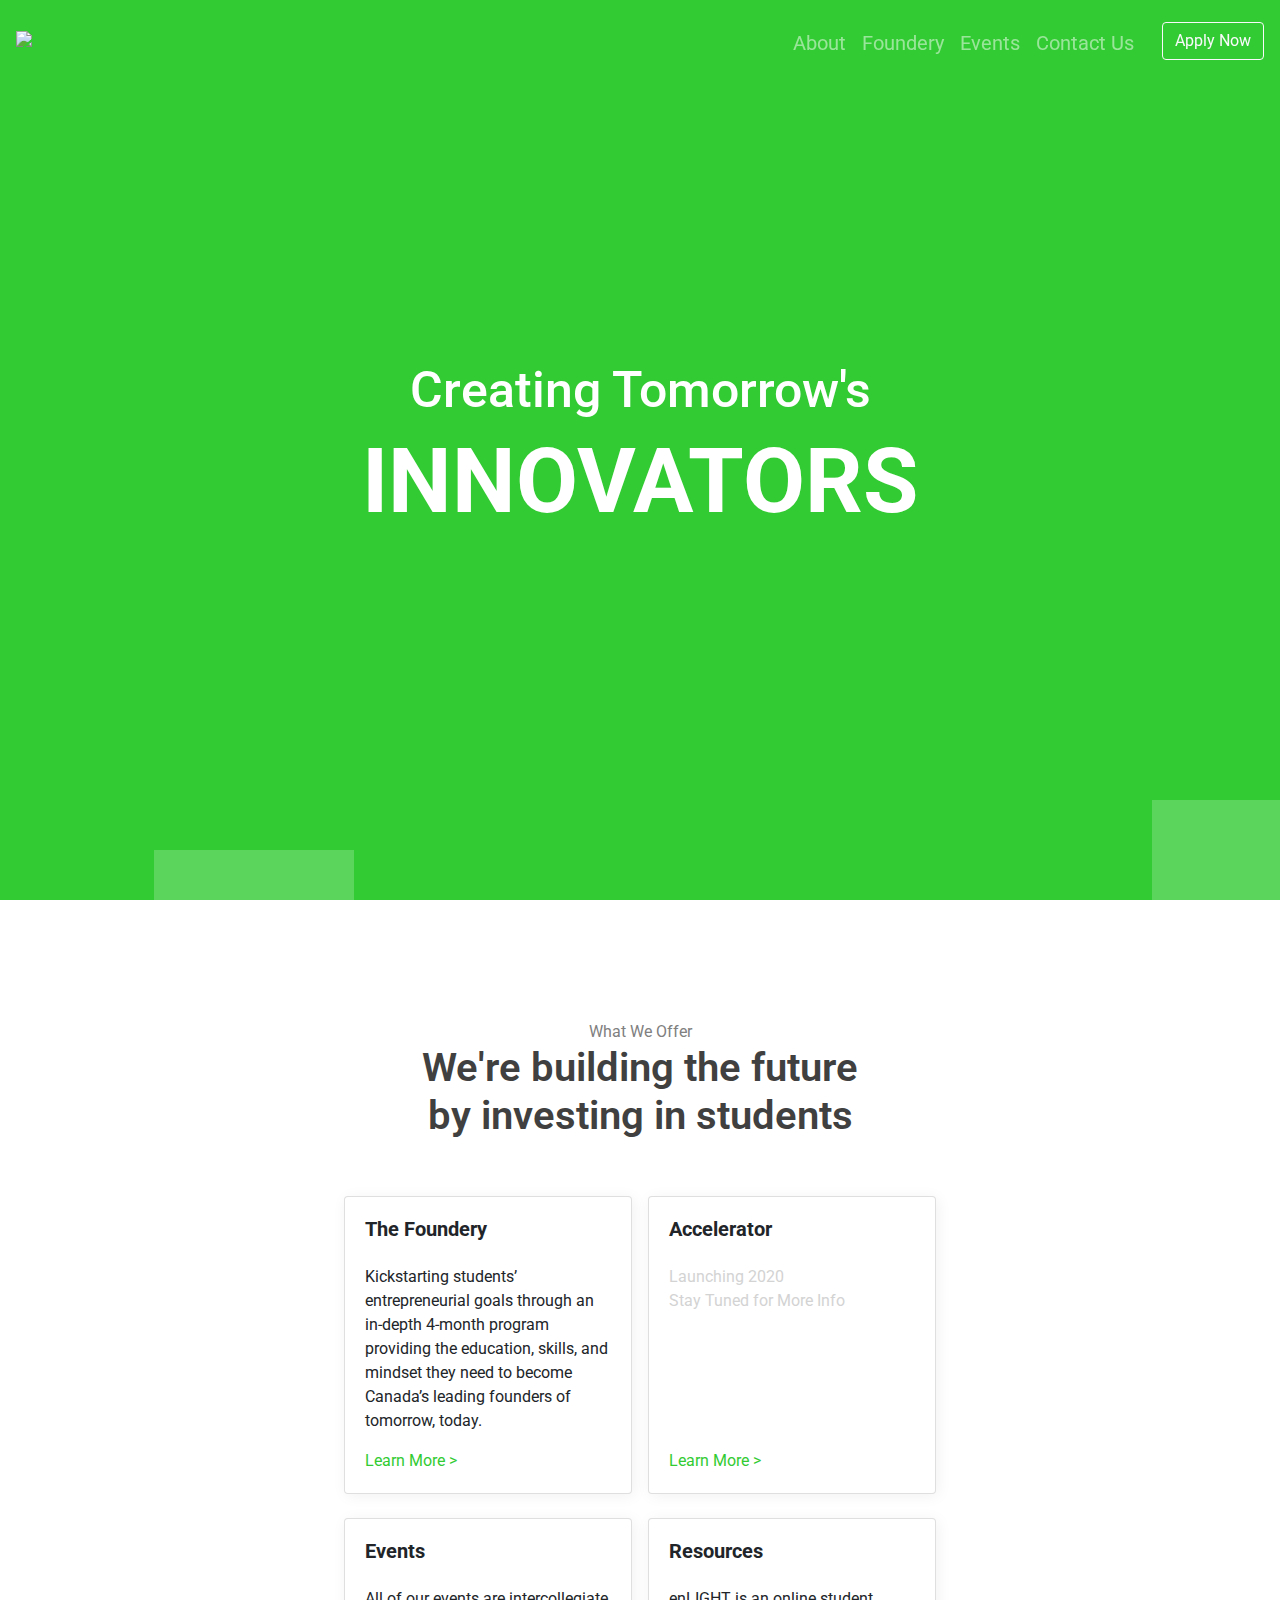
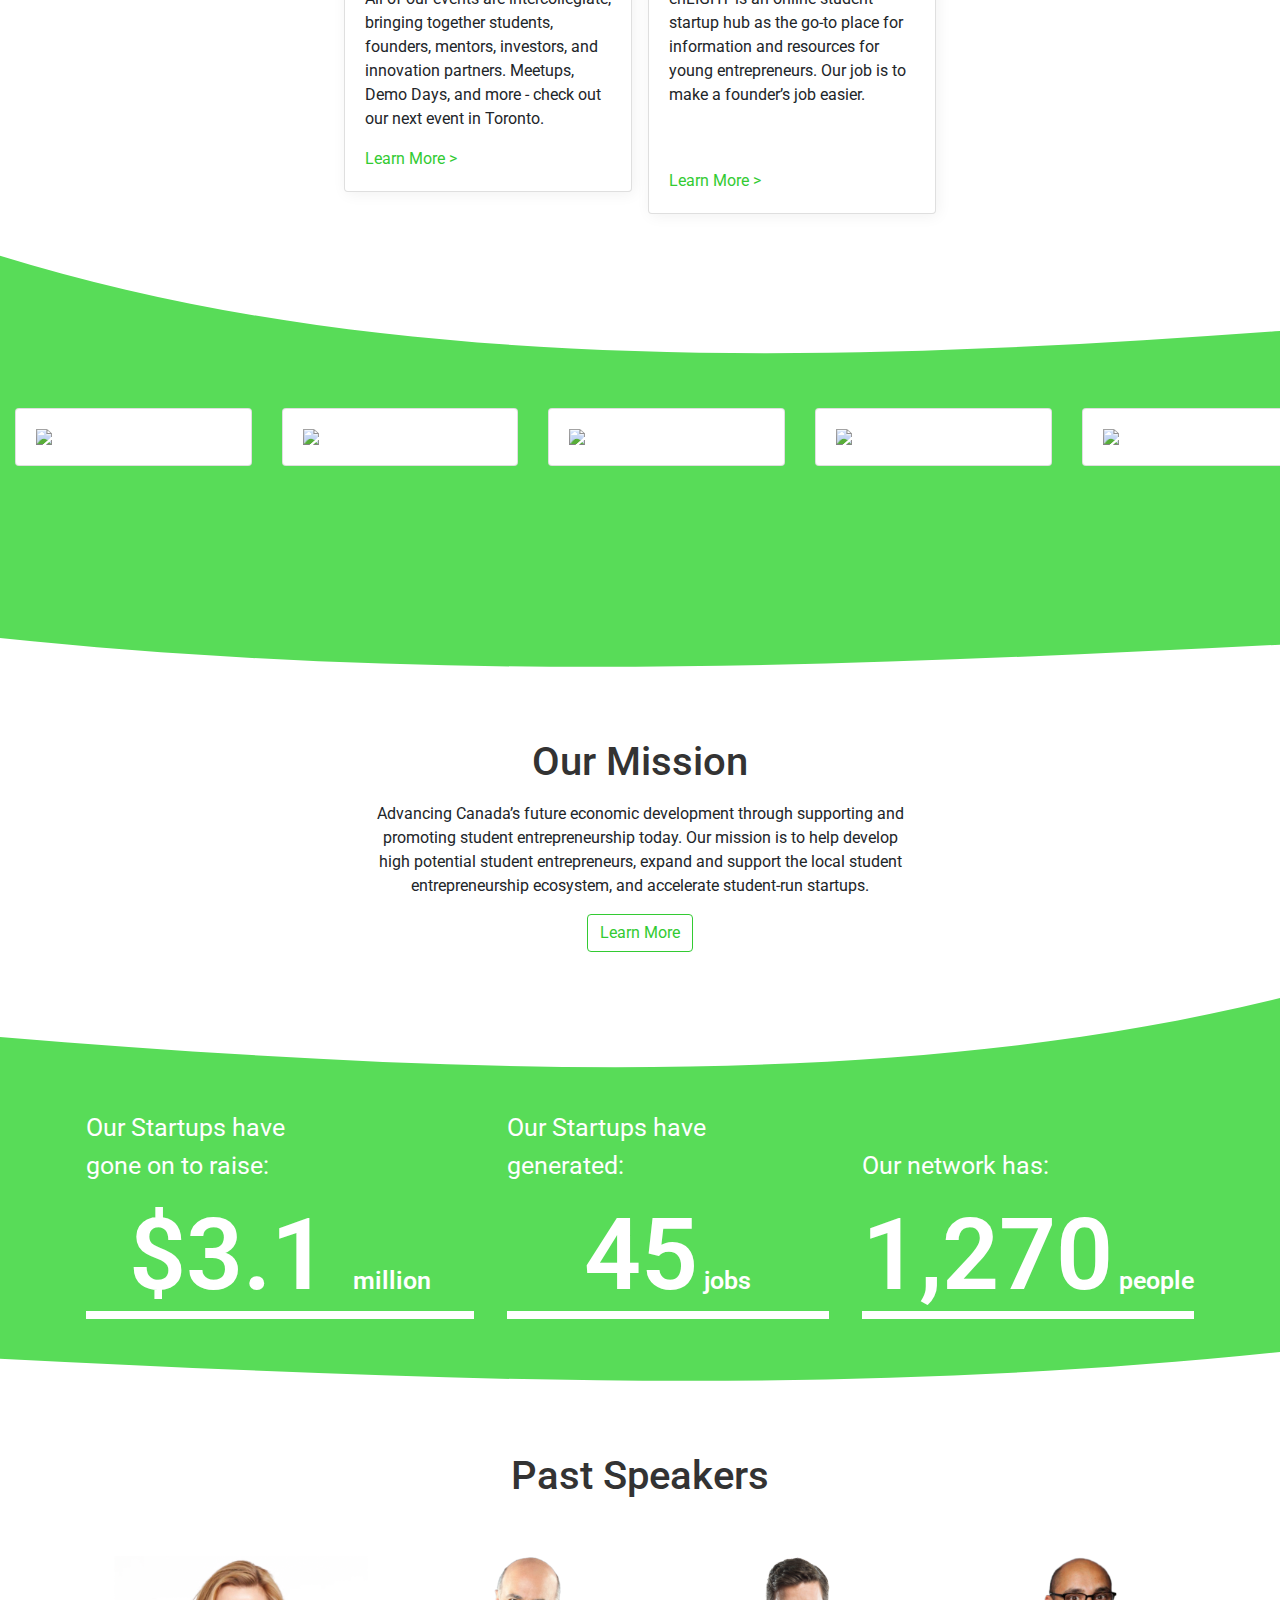
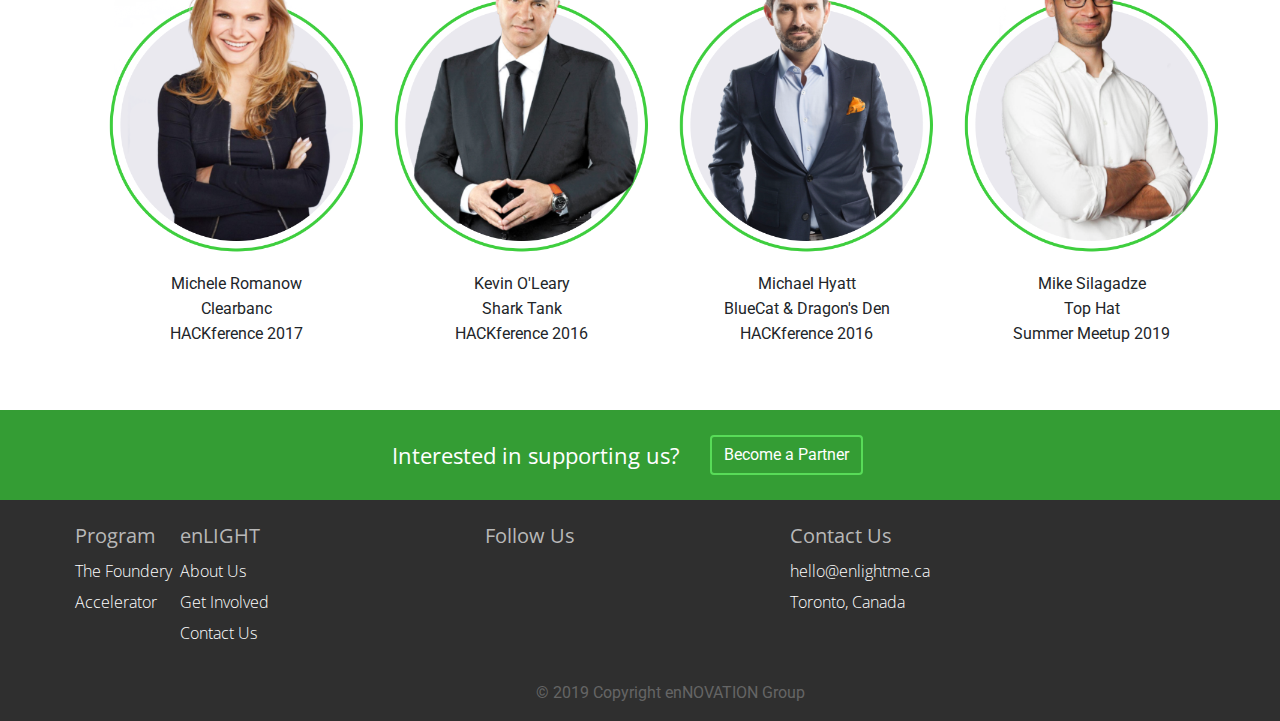
==== commit 6a562bc3: "Update index.html" ====
--- a/index.html
+++ b/index.html
@@ -311,7 +311,7 @@
                   
                   <div class="row align-self-end">
                       <div class="col-12 statNum">
-                          <p class="statCount">$<span class="count">7.4</span> <span class="metric">million</span></p>
+                          <p class="statCount">$<span class="count">8.1</span> <span class="metric">million</span></p>
                       </div>
                   </div>
               </div>
@@ -325,7 +325,7 @@
                   
                   <div class="row align-self-end">
                       <div class="col-12 statNum">
-                           <p class="statCount"><span class="count3" >116</span><span class="metric"> jobs</span></p>
+                           <p class="statCount"><span class="count3" >126</span><span class="metric"> jobs</span></p>
                       </div>
                   </div>
               </div>
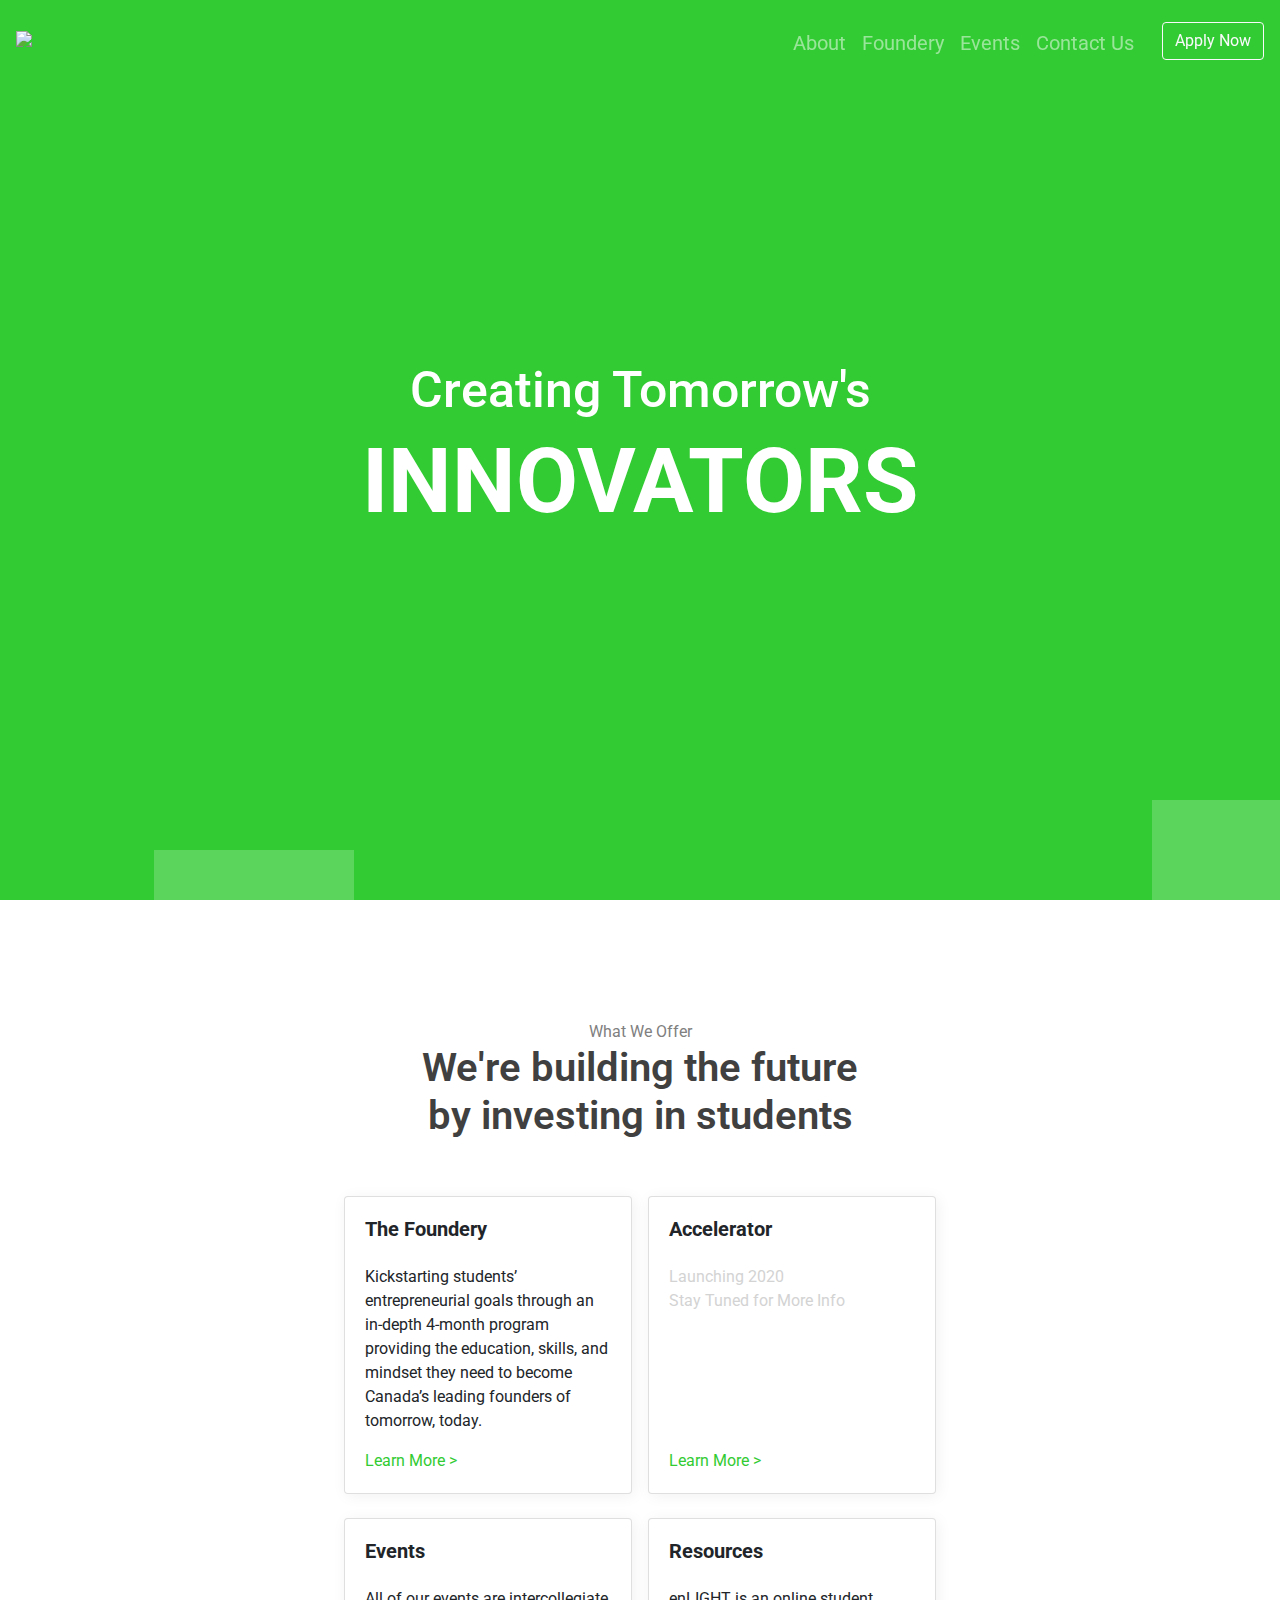
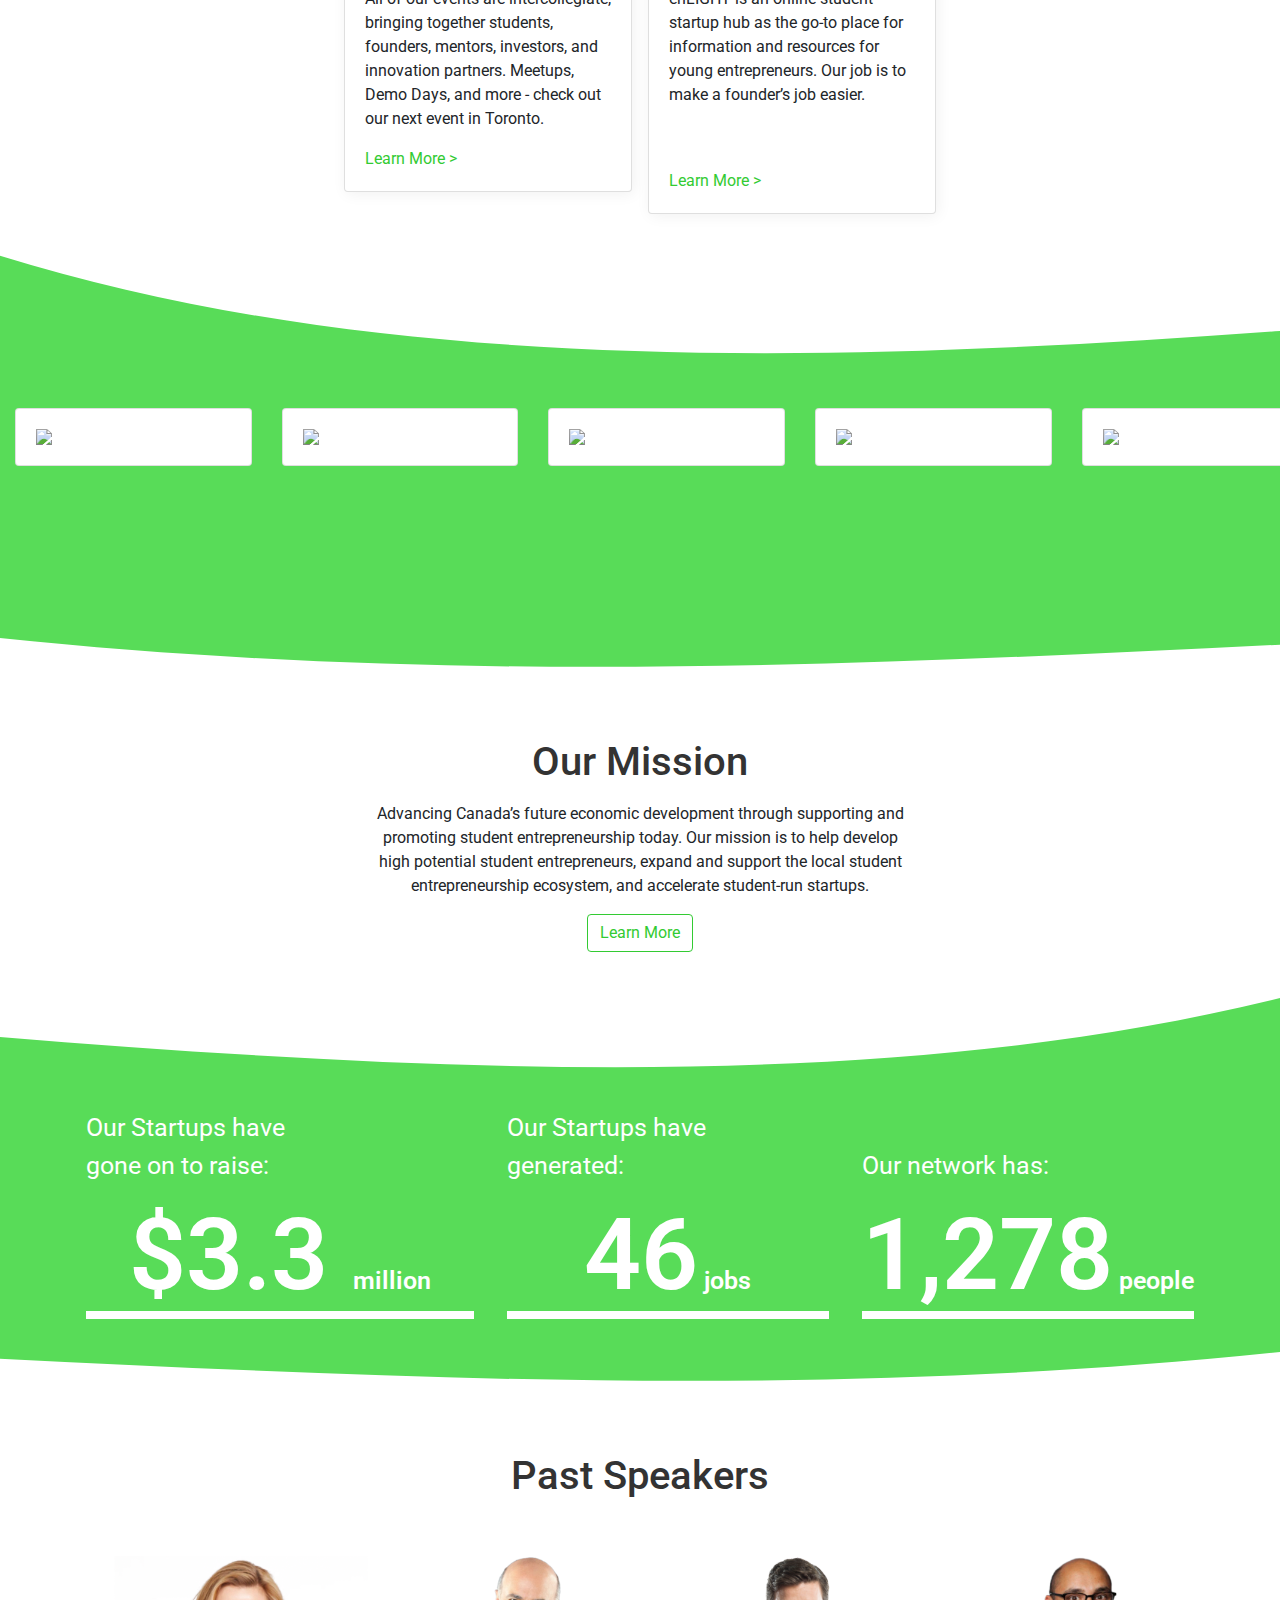
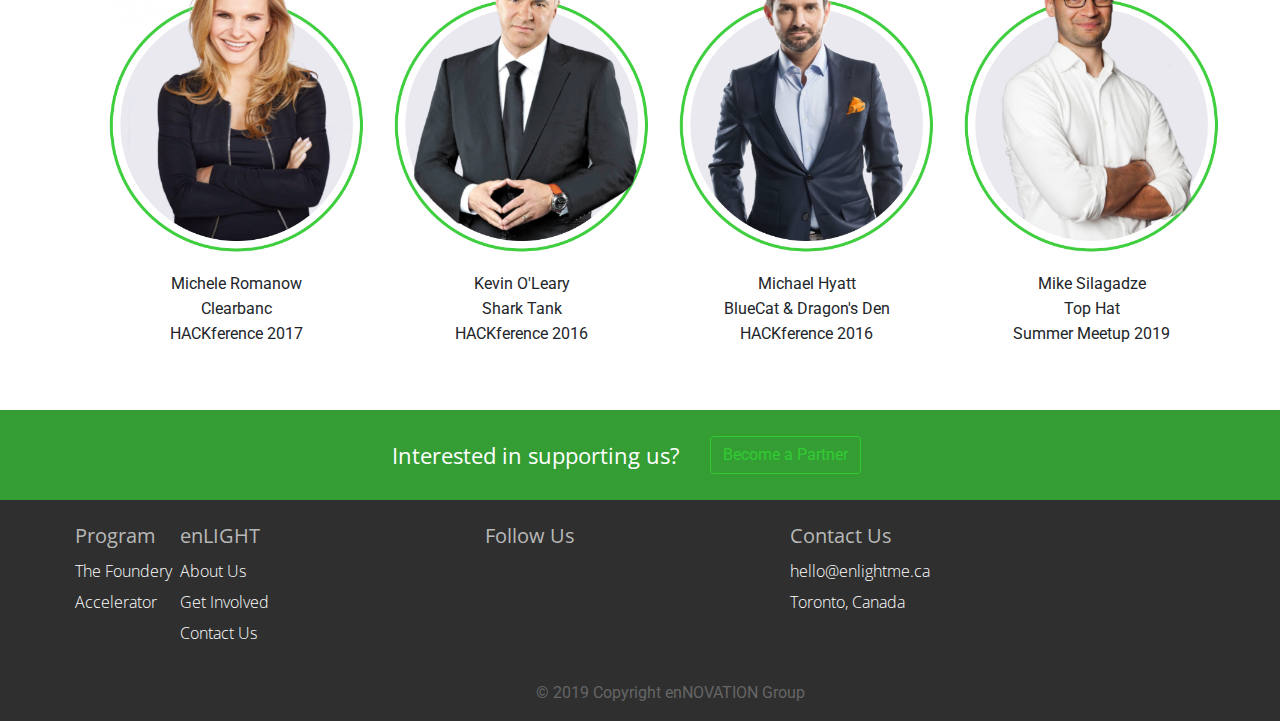
==== commit 28792513: "Update index.html" ====
--- a/index.html
+++ b/index.html
@@ -1,6 +1,16 @@
 <!doctype html>
 <html lang="en">
   <head>
+    <!-- Global site tag (gtag.js) - Google Analytics -->
+      <script async src="https://www.googletagmanager.com/gtag/js?id=UA-152890440-1"></script>
+      <script>
+        window.dataLayer = window.dataLayer || [];
+        function gtag(){dataLayer.push(arguments);}
+        gtag('js', new Date());
+
+        gtag('config', 'UA-152890440-1');
+      </script>
+
     <!-- Required meta tags -->
       <meta charset="UTF-8">
       <meta name="viewport" content="width=device-width, initial-scale=1, shrink-to-fit=no">
@@ -42,7 +52,7 @@
     <body style="overflow-x: hidden;">
         <nav class="navbar navbar-default navbar-expand-sm fixed-top bg-dark navbar-dark">
             <a class="navbar-brand" href="index.html">
-                <img class="logo" src="https://enlightme.ca/wp-content/uploads/2019/08/ani-logo_2.gif" onmouseenter="this.src ='https://enlightme.ca/wp-content/uploads/2019/08/ani-logo_2.gif';" width="200px;">
+                <img class="logo" src="ani-logo_2.gif" onmouseenter="this.src ='ani-logo_2.gif';" width="200px;">
         
             </a>
             
@@ -55,7 +65,7 @@
             <ul class="navbar-nav ml-auto">
 <!--              <li class="nav-item active">-->
                 <li class="nav-item">
-                    <a class="nav-link" href="timeline_carousel.html">About</a>
+                    <a class="nav-link" href="aboutUs.html">About</a>
                 </li>
                 <li class="nav-item">
                     <a class="nav-link" href="Foundery_Page.html">Foundery</a>
@@ -179,84 +189,84 @@
                 <div class="carousel-item">
                     <div class="col-md-2">
                         <div class="card card-body">
-                        <img class="img-fluid" src="https://enlightme.ca/wp-content/uploads/2019/08/via.png">
-                        </div>
-                    </div>
-                </div>
-                <div class="carousel-item">
-                    <div class="col-md-2">
-                        <div class="card card-body">
-                        <img class="img-fluid" src="https://enlightme.ca/wp-content/uploads/2019/08/intellex.png">
-                        </div>
-                    </div>
-                </div>
-                <div class="carousel-item">
-                    <div class="col-md-2">
-                        <div class="card card-body">
-                        <img class="img-fluid" src="https://enlightme.ca/wp-content/uploads/2019/08/loyaltyone.png">
-                        </div>
-                    </div>
-                </div>
-                <div class="carousel-item">
-                    <div class="col-md-2">
-                        <div class="card card-body">
-                        <img class="img-fluid" src="https://enlightme.ca/wp-content/uploads/2019/08/capital_one.png">
-                        </div>
-                    </div>
-                </div>
-                <div class="carousel-item">
-                    <div class="col-md-2">
-                        <div class="card card-body">
-                        <img class="img-fluid" src="https://enlightme.ca/wp-content/uploads/2019/08/MARS.png">
-                        </div>
-                    </div>
-                </div>
-                
-                <div class="carousel-item">
-                    <div class="col-md-2">
-                        <div class="card card-body">
-                        <img class="img-fluid" src="https://enlightme.ca/wp-content/uploads/2019/08/Brainstation.png">
-                        </div>
-                    </div>
-                </div>
-                
-                
-                <div class="carousel-item">
-                    <div class="col-md-2">
-                        <div class="card card-body">
-                        <img class="img-fluid" src="https://enlightme.ca/wp-content/uploads/2019/08/Wealthsimple.png">
-                        </div>
-                    </div>
-                </div>
-                
-                <div class="carousel-item">
-                    <div class="col-md-2">
-                        <div class="card card-body">
-                        <img class="img-fluid" src="https://enlightme.ca/wp-content/uploads/2019/08/google.png">
-                        </div>
-                    </div>
-                </div>
-                
-                <div class="carousel-item">
-                    <div class="col-md-2">
-                        <div class="card card-body">
-                        <img class="img-fluid" src="https://enlightme.ca/wp-content/uploads/2019/08/airbnb.png">
-                        </div>
-                    </div>
-                </div>
-                
-                <div class="carousel-item">
-                    <div class="col-md-2">
-                        <div class="card card-body">
-                        <img class="img-fluid" src="https://enlightme.ca/wp-content/uploads/2019/08/shopify.png">
-                        </div>
-                    </div>
-                </div>
-                
-                <div class="carousel-item">
-                    <div class="col-md-2">
-                        <div class="card card-body">
-                        <img class="img-fluid" src="https://enlightme.ca/wp-content/uploads/2019/08/500px.png">
+                        <img class="img-fluid" src="via.png">
+                        </div>
+                    </div>
+                </div>
+                <div class="carousel-item">
+                    <div class="col-md-2">
+                        <div class="card card-body">
+                        <img class="img-fluid" src="intellex.png">
+                        </div>
+                    </div>
+                </div>
+                <div class="carousel-item">
+                    <div class="col-md-2">
+                        <div class="card card-body">
+                        <img class="img-fluid" src="loyaltyone.png">
+                        </div>
+                    </div>
+                </div>
+                <div class="carousel-item">
+                    <div class="col-md-2">
+                        <div class="card card-body">
+                        <img class="img-fluid" src="capital_one.png">
+                        </div>
+                    </div>
+                </div>
+                <div class="carousel-item">
+                    <div class="col-md-2">
+                        <div class="card card-body">
+                        <img class="img-fluid" src="MARS.png">
+                        </div>
+                    </div>
+                </div>
+                
+                <div class="carousel-item">
+                    <div class="col-md-2">
+                        <div class="card card-body">
+                        <img class="img-fluid" src="Brainstation.png">
+                        </div>
+                    </div>
+                </div>
+                
+                
+                <div class="carousel-item">
+                    <div class="col-md-2">
+                        <div class="card card-body">
+                        <img class="img-fluid" src="Wealthsimple.png">
+                        </div>
+                    </div>
+                </div>
+                
+                <div class="carousel-item">
+                    <div class="col-md-2">
+                        <div class="card card-body">
+                        <img class="img-fluid" src="google.png">
+                        </div>
+                    </div>
+                </div>
+                
+                <div class="carousel-item">
+                    <div class="col-md-2">
+                        <div class="card card-body">
+                        <img class="img-fluid" src="airbnb.png">
+                        </div>
+                    </div>
+                </div>
+                
+                <div class="carousel-item">
+                    <div class="col-md-2">
+                        <div class="card card-body">
+                        <img class="img-fluid" src="shopify.png">
+                        </div>
+                    </div>
+                </div>
+                
+                <div class="carousel-item">
+                    <div class="col-md-2">
+                        <div class="card card-body">
+                        <img class="img-fluid" src="500px.png">
                         </div>
                     </div>
                 </div>
@@ -406,7 +416,7 @@
                 </div>
             
                 <div class="col-4 col-md-2">
-                    <a href="ContactUs.html"><button type="button" class="btn btn-outline-danger">Become a Partner</button></a>
+                    <a href="ContactUs.html"><button type="button" class="btn btn-outline-success partnerButton">Become a Partner</button></a>
                 </div>
             </div>
         </div>
